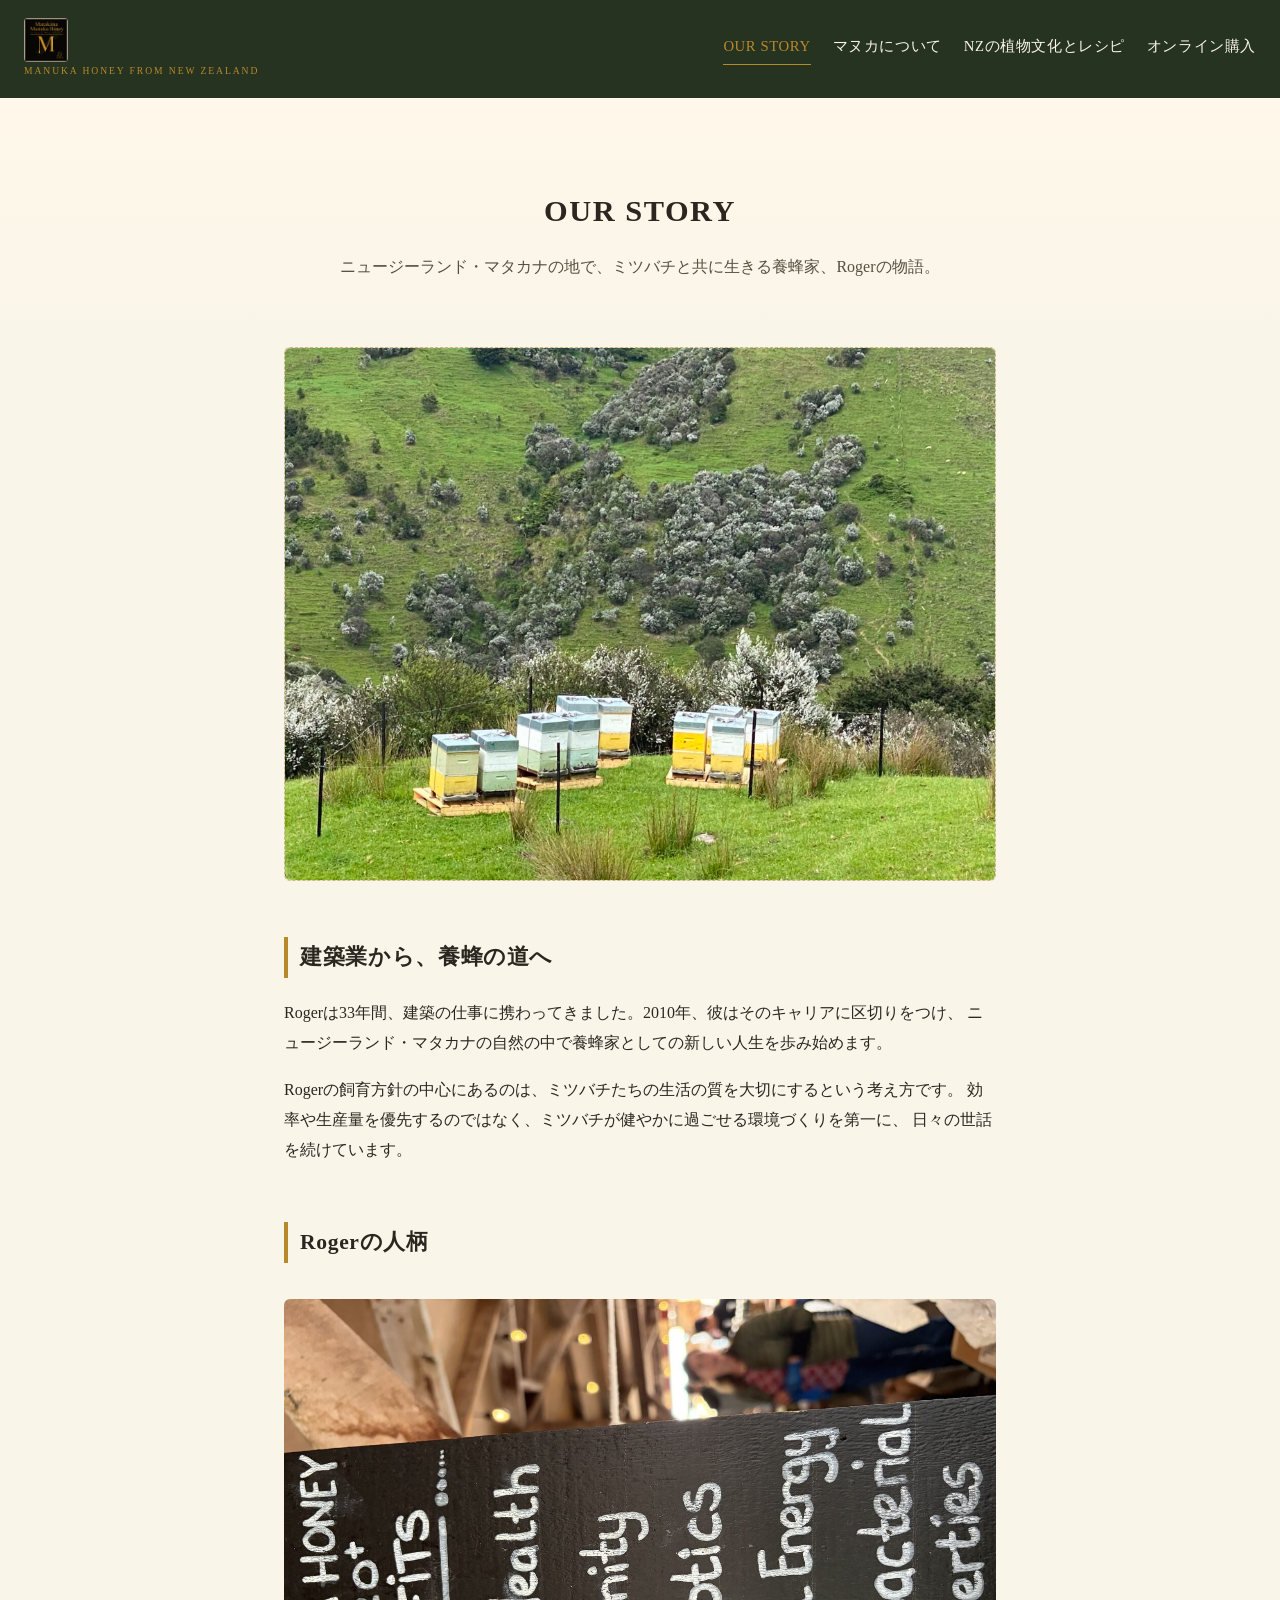
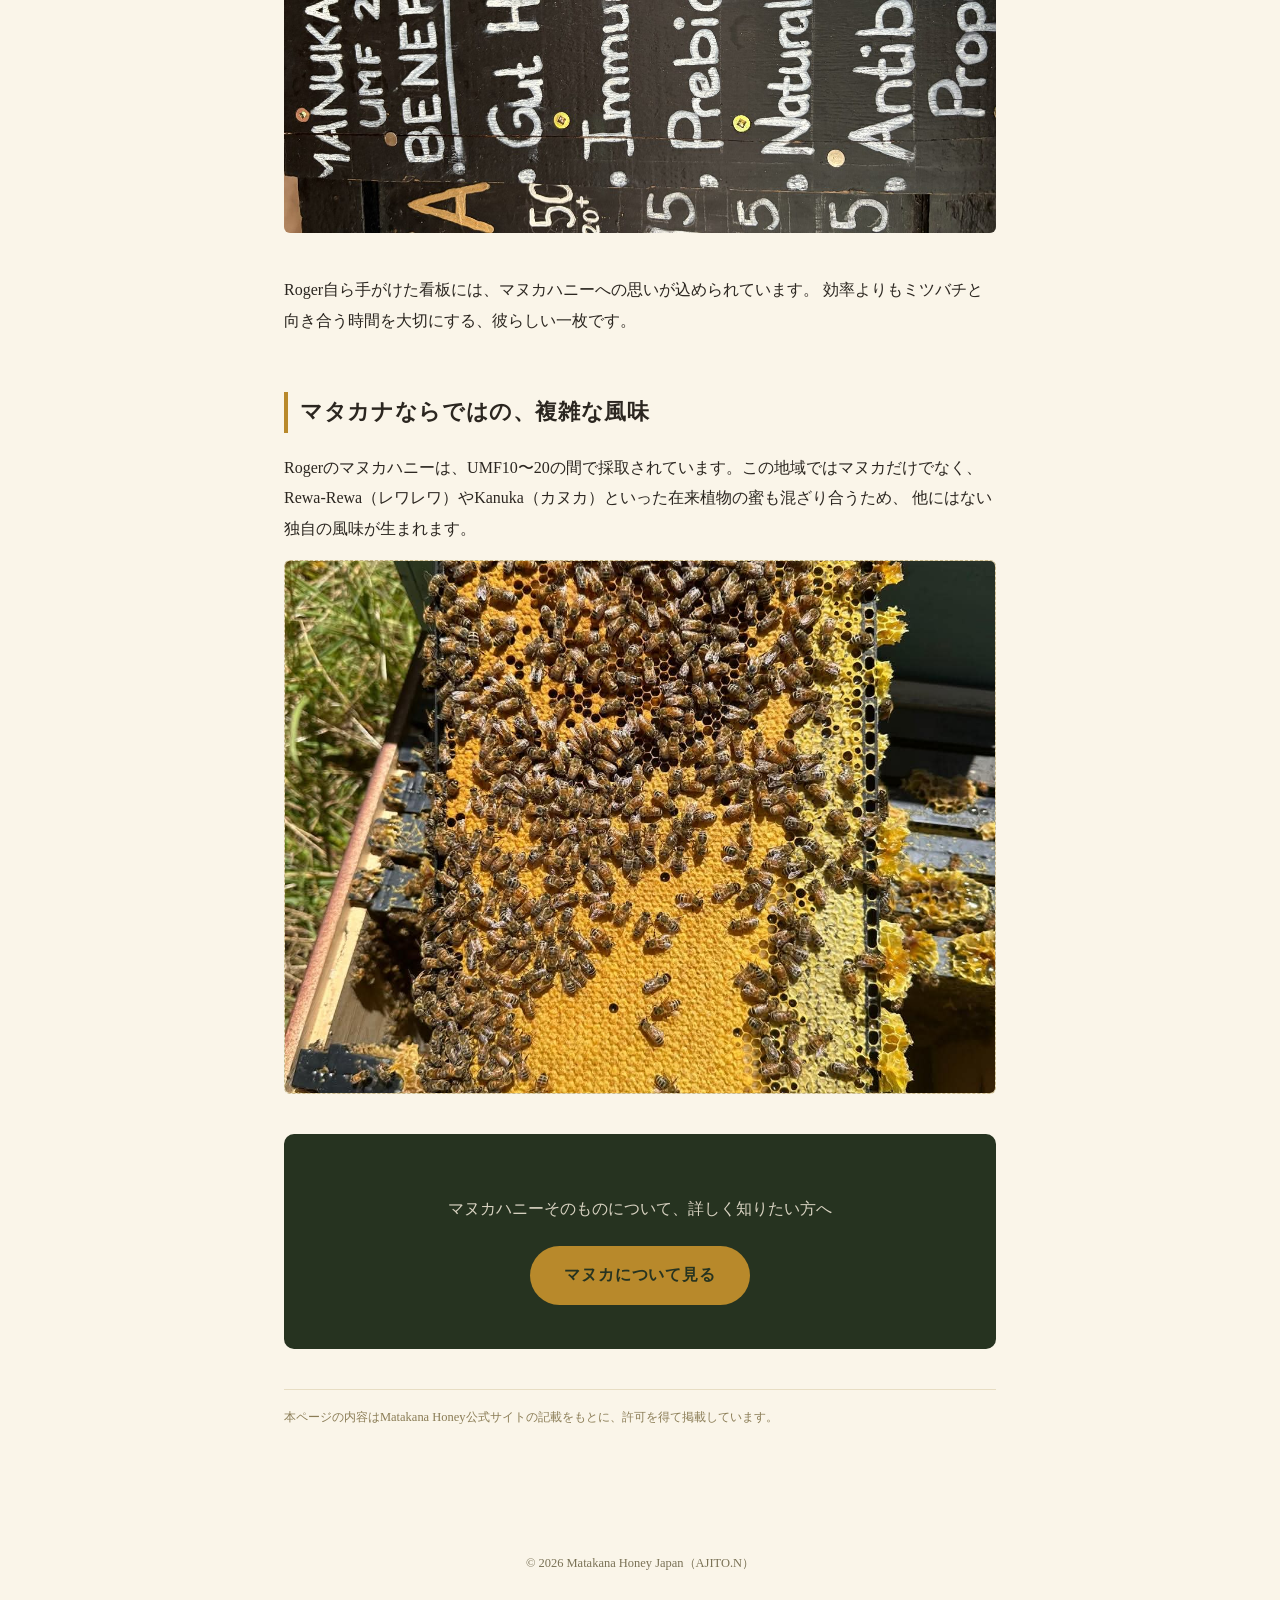
==== index.html @ 85339307 "Add shop-display, roger-sign, mgo-pop photos (resized/optimized) to contact/index/manuka pages" ====
<!DOCTYPE html>
<html lang="ja">
<head>
<meta charset="UTF-8">
<meta name="viewport" content="width=device-width, initial-scale=1.0">
<title>OUR STORY | Matakana Honey</title>
<link rel="stylesheet" href="css/style.css">
</head>
<body>
<header>
  <a class="wordmark" href="index.html"><img src="images/logo-web.png" alt="Matakana Honey" style="height:44px;display:block;border-radius:4px;"><small>MANUKA HONEY FROM NEW ZEALAND</small></a>
  <nav>
    <a class="active" href="index.html">OUR STORY</a>
    <a href="manuka.html">マヌカについて</a>
    <a href="recipes.html">NZの植物文化とレシピ</a>
    <a href="contact.html">オンライン購入</a>
  </nav>
</header>

<div class="hero">
  <h1>OUR STORY</h1>
  <p class="lead">ニュージーランド・マタカナの地で、ミツバチと共に生きる養蜂家、Rogerの物語。</p>
</div>

<main>
  <img class="placeholder-img" src="images/harvest-1.jpg" alt="Roger／養蜂風景" style="width:100%;height:auto;aspect-ratio:4/3;object-fit:cover;border-radius:6px;margin:16px 0;">

  <section>
    <h2>建築業から、養蜂の道へ</h2>
    <p>
      Rogerは33年間、建築の仕事に携わってきました。2010年、彼はそのキャリアに区切りをつけ、
      ニュージーランド・マタカナの自然の中で養蜂家としての新しい人生を歩み始めます。
    </p>
    <p>
      Rogerの飼育方針の中心にあるのは、ミツバチたちの生活の質を大切にするという考え方です。
      効率や生産量を優先するのではなく、ミツバチが健やかに過ごせる環境づくりを第一に、
      日々の世話を続けています。
    </p>
  </section>

  <section>
    <h2>Rogerの人柄</h2>
    <img src="images/roger-sign.jpg" alt="Rogerが作成したベネフィット看板" style="width:100%;height:auto;aspect-ratio:4/3;object-fit:cover;border-radius:6px;margin:16px 0;">
    <p>
      Roger自ら手がけた看板には、マヌカハニーへの思いが込められています。
      効率よりもミツバチと向き合う時間を大切にする、彼らしい一枚です。
    </p>
  </section>

  <section>
    <h2>マタカナならではの、複雑な風味</h2>
    <p>
      Rogerのマヌカハニーは、UMF10〜20の間で採取されています。この地域ではマヌカだけでなく、
      Rewa-Rewa（レワレワ）やKanuka（カヌカ）といった在来植物の蜜も混ざり合うため、
      他にはない独自の風味が生まれます。
    </p>
    <img class="placeholder-img" src="images/harvest-2.jpg" alt="採取・充填のようす" style="width:100%;height:auto;aspect-ratio:4/3;object-fit:cover;border-radius:6px;margin:16px 0;">
  </section>

  <div class="cta-block">
    <p>マヌカハニーそのものについて、詳しく知りたい方へ</p>
    <a class="btn" href="manuka.html">マヌカについて見る</a>
  </div>

  <p class="disclaimer">
    本ページの内容はMatakana Honey公式サイトの記載をもとに、許可を得て掲載しています。
  </p>
</main>

<footer>&copy; 2026 Matakana Honey Japan（AJITO.N）</footer>
</body>
</html>
---- css/style.css ----
:root {
  --gold: #b8892b;
  --gold-dark: #8a660f;
  --cream: #faf5e9;
  --green: #3a4d34;
  --green-dark: #263320;
  --text: #2b2620;
}

* { box-sizing: border-box; }

body {
  margin: 0;
  font-family: "Hiragino Mincho ProN", "Yu Mincho", serif;
  background: var(--cream);
  color: var(--text);
  line-height: 1.9;
}

header {
  background: var(--green-dark);
  padding: 18px 24px;
  display: flex;
  flex-wrap: wrap;
  align-items: center;
  justify-content: space-between;
}

.wordmark {
  color: var(--cream);
  font-size: 1.5rem;
  letter-spacing: 0.08em;
  text-decoration: none;
  font-weight: bold;
}

.wordmark small {
  display: block;
  font-size: 0.6rem;
  letter-spacing: 0.2em;
  color: var(--gold);
  font-weight: normal;
}

nav { display: flex; gap: 22px; flex-wrap: wrap; }

nav a {
  color: var(--cream);
  text-decoration: none;
  font-size: 0.92rem;
  letter-spacing: 0.04em;
  border-bottom: 1px solid transparent;
  padding-bottom: 3px;
}

nav a:hover, nav a.active {
  border-bottom: 1px solid var(--gold);
  color: var(--gold);
}

.hero {
  padding: 64px 24px 48px;
  text-align: center;
  background: linear-gradient(180deg, #fff8ea 0%, var(--cream) 100%);
}

.hero h1 { font-size: 1.9rem; margin-bottom: 12px; letter-spacing: 0.05em; }
.hero p.lead { max-width: 640px; margin: 0 auto; color: #55503f; }

main { max-width: 760px; margin: 0 auto; padding: 0 24px 80px; }

section { margin-top: 56px; }
section h2 {
  font-size: 1.35rem;
  border-left: 4px solid var(--gold);
  padding-left: 12px;
  margin-bottom: 20px;
  letter-spacing: 0.03em;
}
section h3 { font-size: 1.05rem; color: var(--gold-dark); margin-top: 30px; }

.placeholder-img {
  width: 100%;
  aspect-ratio: 4 / 3;
  border: 1px dashed #c9b98a;
  background: repeating-linear-gradient(45deg, #f3ead2, #f3ead2 10px, #ece0c2 10px, #ece0c2 20px);
  display: flex;
  align-items: center;
  justify-content: center;
  color: #8a7c55;
  font-size: 0.85rem;
  letter-spacing: 0.05em;
  border-radius: 6px;
  margin: 16px 0;
}

.note {
  background: #fff3d6;
  border: 1px solid #e6cf95;
  padding: 14px 16px;
  font-size: 0.85rem;
  border-radius: 6px;
  color: #6b5b25;
  margin: 20px 0;
}

.research-item { border-top: 1px solid #e7ddc3; padding: 16px 0; }
.research-item .source { font-size: 0.78rem; color: #8a7c55; }

.recipe-card {
  border: 1px solid #e7ddc3;
  border-radius: 8px;
  padding: 20px;
  margin-bottom: 24px;
  background: #fffdf7;
}
.recipe-card h3 { margin-top: 0; }

.tag {
  display: inline-block;
  background: var(--green);
  color: var(--cream);
  font-size: 0.72rem;
  padding: 3px 10px;
  border-radius: 999px;
  letter-spacing: 0.05em;
  margin-bottom: 10px;
}

.cta-block {
  text-align: center;
  background: var(--green-dark);
  color: var(--cream);
  padding: 44px 24px;
  border-radius: 10px;
  margin-top: 40px;
}
.cta-block p { color: #d9d3c2; margin-bottom: 22px; }

.btn {
  display: inline-block;
  background: var(--gold);
  color: var(--green-dark);
  font-weight: bold;
  padding: 14px 34px;
  border-radius: 999px;
  text-decoration: none;
  letter-spacing: 0.05em;
}
.btn:hover { background: #d1a34a; }

.disclaimer {
  font-size: 0.78rem;
  color: #8a7c55;
  border-top: 1px solid #e7ddc3;
  margin-top: 40px;
  padding-top: 16px;
}

footer { text-align: center; padding: 30px 24px; color: #7a7256; font-size: 0.78rem; }
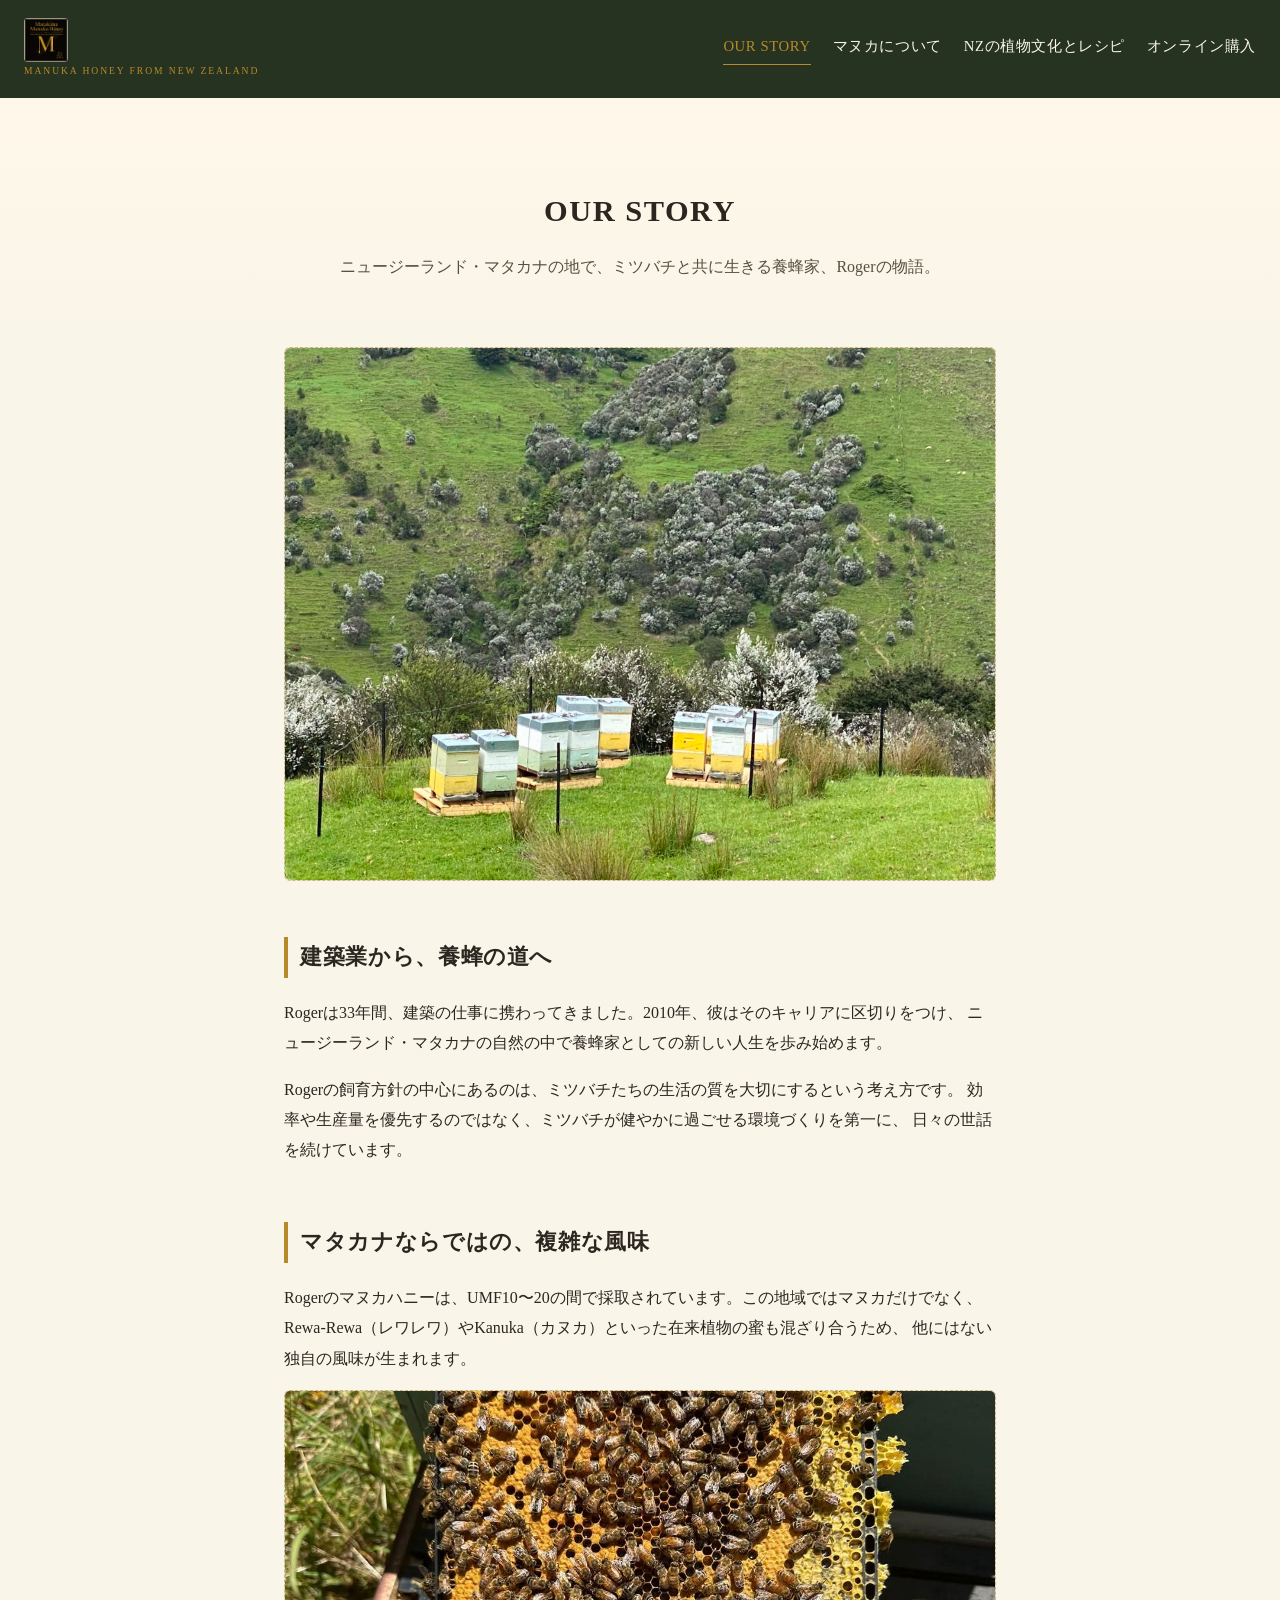
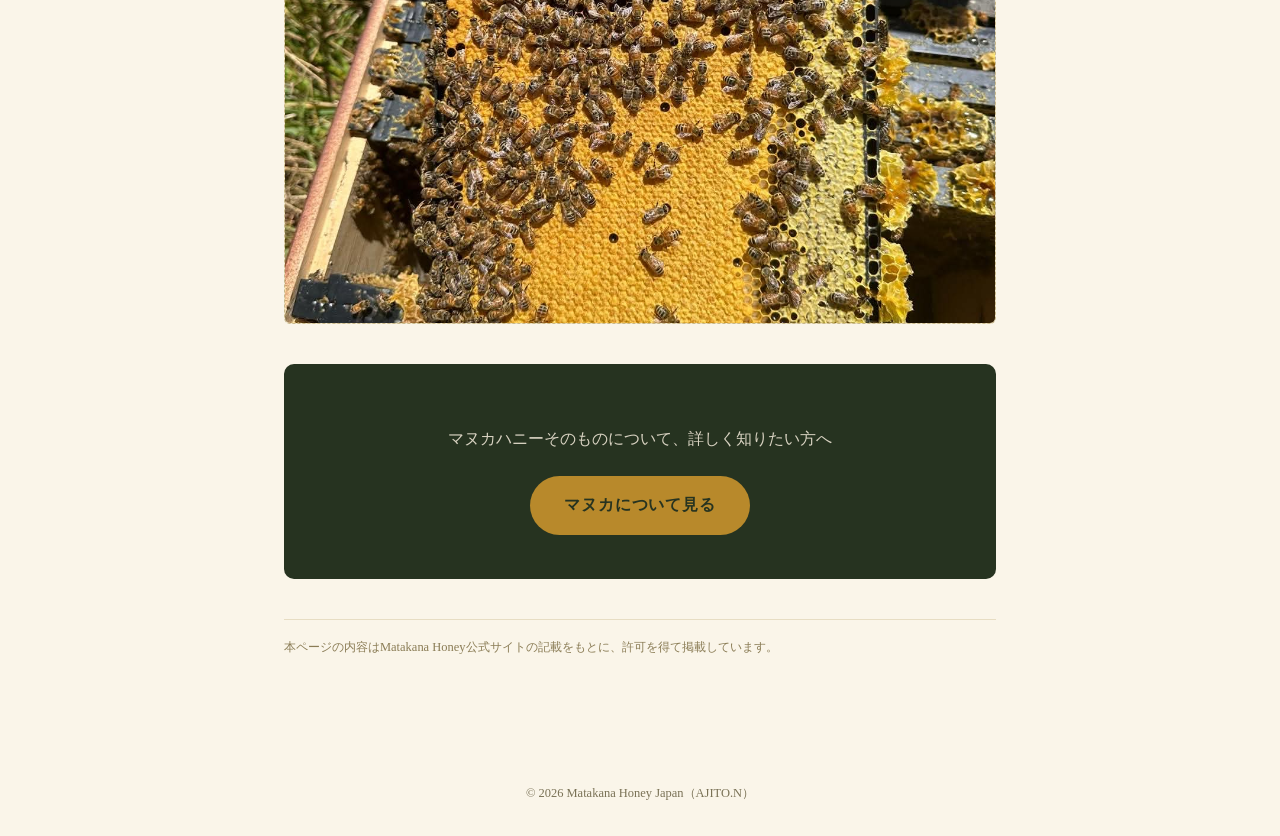
==== commit 46dc4a8f: "Move roger-sign.jpg from index.html to manuka.html MGO section, fix orientation to portrait, remove " ====
--- a/index.html
+++ b/index.html
@@ -39,15 +39,6 @@
   </section>
 
   <section>
-    <h2>Rogerの人柄</h2>
-    <img src="images/roger-sign.jpg" alt="Rogerが作成したベネフィット看板" style="width:100%;height:auto;aspect-ratio:4/3;object-fit:cover;border-radius:6px;margin:16px 0;">
-    <p>
-      Roger自ら手がけた看板には、マヌカハニーへの思いが込められています。
-      効率よりもミツバチと向き合う時間を大切にする、彼らしい一枚です。
-    </p>
-  </section>
-
-  <section>
     <h2>マタカナならではの、複雑な風味</h2>
     <p>
       Rogerのマヌカハニーは、UMF10〜20の間で採取されています。この地域ではマヌカだけでなく、
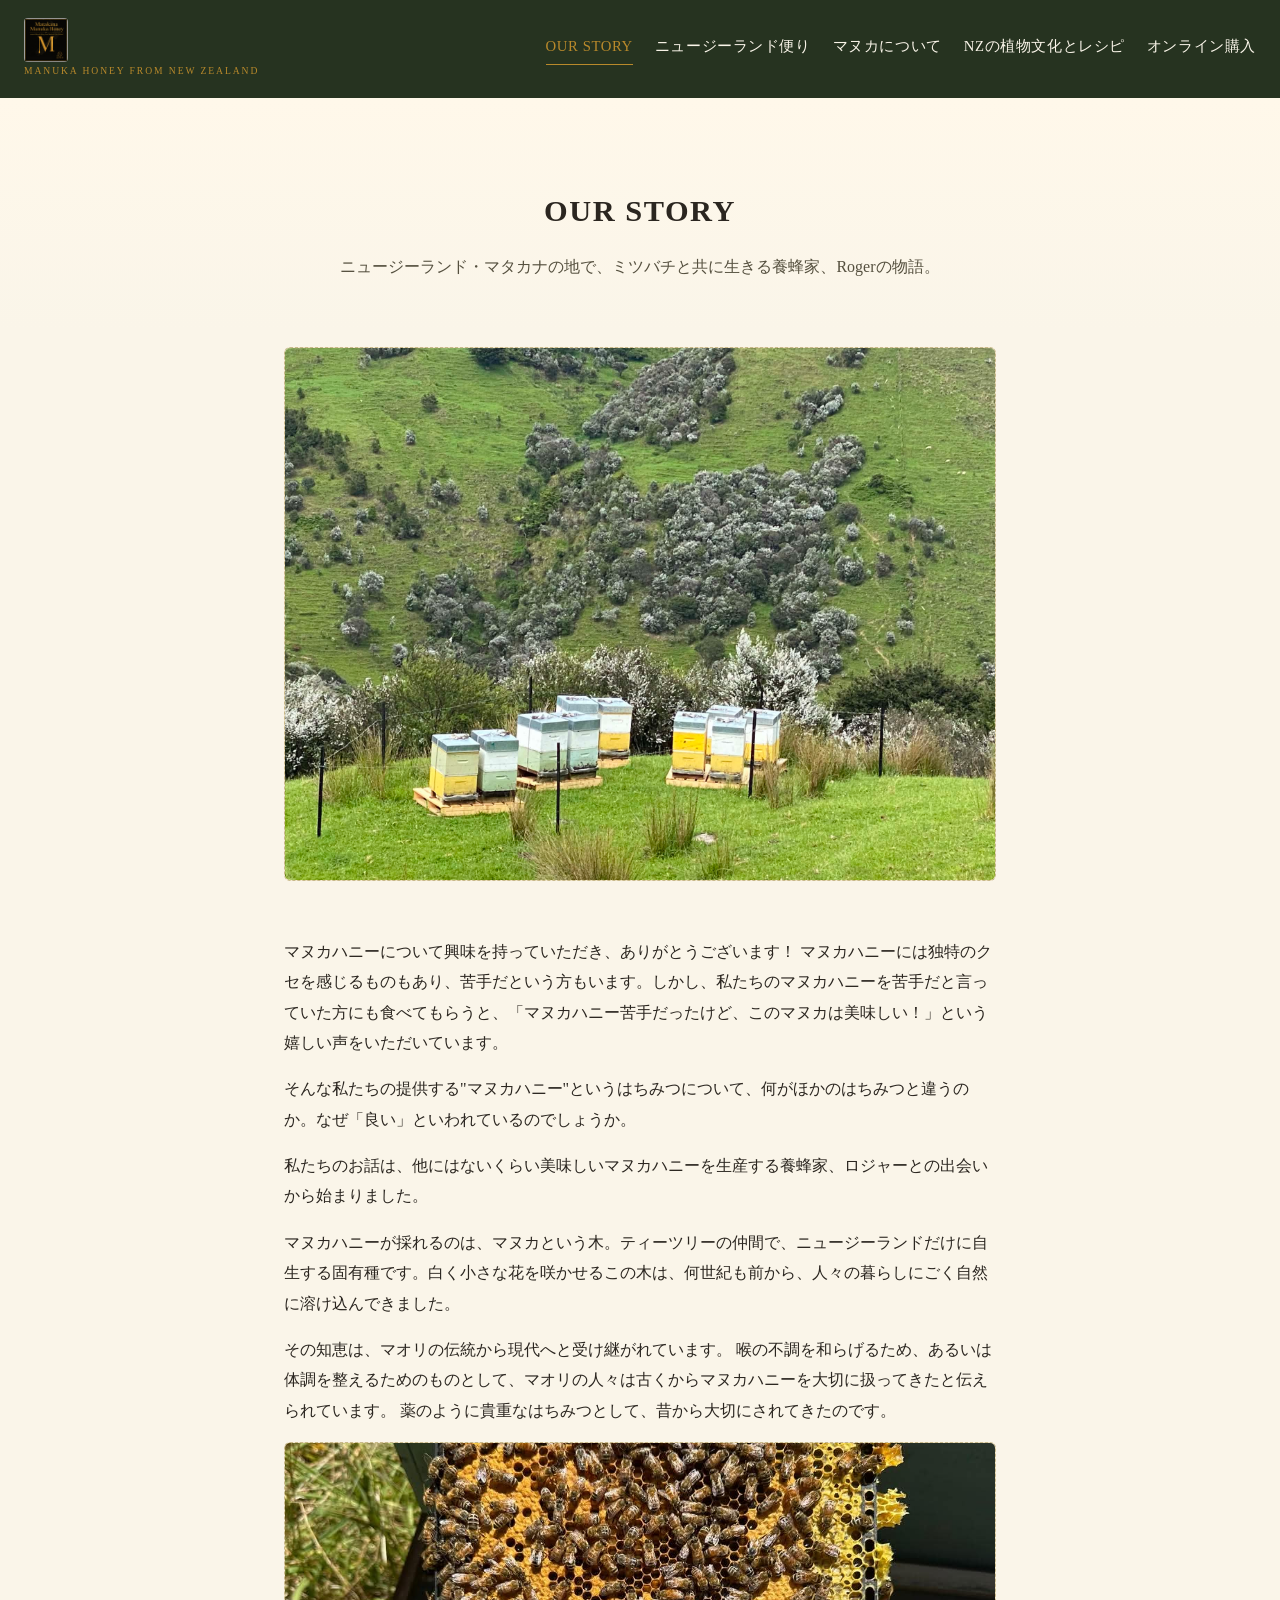
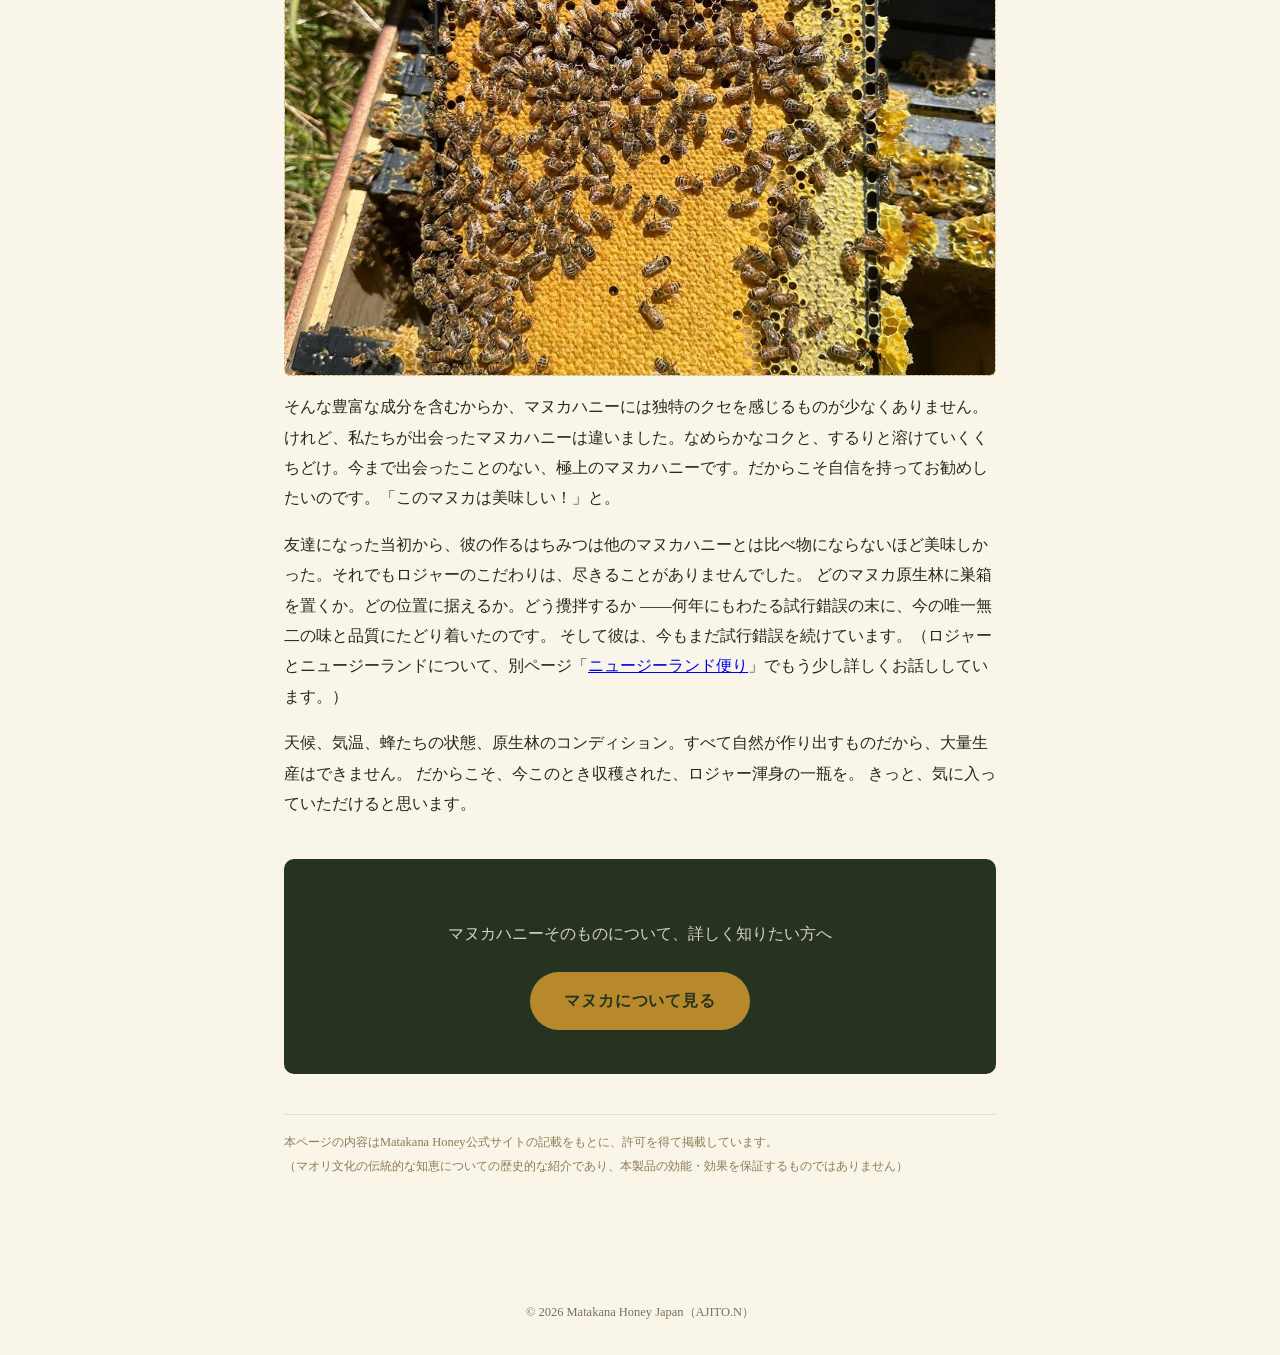
==== commit 0079390e: "Replace index.html body with final OUR STORY copy, move caution note to footer disclaimer; add new n" ====
--- a/index.html
+++ b/index.html
@@ -11,6 +11,7 @@
   <a class="wordmark" href="index.html"><img src="images/logo-web.png" alt="Matakana Honey" style="height:44px;display:block;border-radius:4px;"><small>MANUKA HONEY FROM NEW ZEALAND</small></a>
   <nav>
     <a class="active" href="index.html">OUR STORY</a>
+    <a href="nz-letter.html">ニュージーランド便り</a>
     <a href="manuka.html">マヌカについて</a>
     <a href="recipes.html">NZの植物文化とレシピ</a>
     <a href="contact.html">オンライン購入</a>
@@ -26,26 +27,42 @@
   <img class="placeholder-img" src="images/harvest-1.jpg" alt="Roger／養蜂風景" style="width:100%;height:auto;aspect-ratio:4/3;object-fit:cover;border-radius:6px;margin:16px 0;">
 
   <section>
-    <h2>建築業から、養蜂の道へ</h2>
     <p>
-      Rogerは33年間、建築の仕事に携わってきました。2010年、彼はそのキャリアに区切りをつけ、
-      ニュージーランド・マタカナの自然の中で養蜂家としての新しい人生を歩み始めます。
+      マヌカハニーについて興味を持っていただき、ありがとうございます！
+      マヌカハニーには独特のクセを感じるものもあり、苦手だという方もいます。しかし、私たちのマヌカハニーを苦手だと言っていた方にも食べてもらうと、「マヌカハニー苦手だったけど、このマヌカは美味しい！」という嬉しい声をいただいています。
     </p>
     <p>
-      Rogerの飼育方針の中心にあるのは、ミツバチたちの生活の質を大切にするという考え方です。
-      効率や生産量を優先するのではなく、ミツバチが健やかに過ごせる環境づくりを第一に、
-      日々の世話を続けています。
+      そんな私たちの提供する"マヌカハニー"というはちみつについて、何がほかのはちみつと違うのか。なぜ「良い」といわれているのでしょうか。
     </p>
-  </section>
+    <p>
+      私たちのお話は、他にはないくらい美味しいマヌカハニーを生産する養蜂家、ロジャーとの出会いから始まりました。
+    </p>
+    <p>
+      マヌカハニーが採れるのは、マヌカという木。ティーツリーの仲間で、ニュージーランドだけに自生する固有種です。白く小さな花を咲かせるこの木は、何世紀も前から、人々の暮らしにごく自然に溶け込んできました。
+    </p>
+    <p>
+      その知恵は、マオリの伝統から現代へと受け継がれています。
+      喉の不調を和らげるため、あるいは体調を整えるためのものとして、マオリの人々は古くからマヌカハニーを大切に扱ってきたと伝えられています。
+      薬のように貴重なはちみつとして、昔から大切にされてきたのです。
+    </p>
 
-  <section>
-    <h2>マタカナならではの、複雑な風味</h2>
+    <img class="placeholder-img" src="images/harvest-2.jpg" alt="採取・充填のようす" style="width:100%;height:auto;aspect-ratio:4/3;object-fit:cover;border-radius:6px;margin:16px 0;">
+
     <p>
-      Rogerのマヌカハニーは、UMF10〜20の間で採取されています。この地域ではマヌカだけでなく、
-      Rewa-Rewa（レワレワ）やKanuka（カヌカ）といった在来植物の蜜も混ざり合うため、
-      他にはない独自の風味が生まれます。
+      そんな豊富な成分を含むからか、マヌカハニーには独特のクセを感じるものが少なくありません。
+      けれど、私たちが出会ったマヌカハニーは違いました。なめらかなコクと、するりと溶けていくくちどけ。今まで出会ったことのない、極上のマヌカハニーです。だからこそ自信を持ってお勧めしたいのです。「このマヌカは美味しい！」と。
     </p>
-    <img class="placeholder-img" src="images/harvest-2.jpg" alt="採取・充填のようす" style="width:100%;height:auto;aspect-ratio:4/3;object-fit:cover;border-radius:6px;margin:16px 0;">
+    <p>
+      友達になった当初から、彼の作るはちみつは他のマヌカハニーとは比べ物にならないほど美味しかった。それでもロジャーのこだわりは、尽きることがありませんでした。
+      どのマヌカ原生林に巣箱を置くか。どの位置に据えるか。どう攪拌するか
+      ——何年にもわたる試行錯誤の末に、今の唯一無二の味と品質にたどり着いたのです。
+      そして彼は、今もまだ試行錯誤を続けています。（ロジャーとニュージーランドについて、別ページ「<a href="nz-letter.html">ニュージーランド便り</a>」でもう少し詳しくお話ししています。）
+    </p>
+    <p>
+      天候、気温、蜂たちの状態、原生林のコンディション。すべて自然が作り出すものだから、大量生産はできません。
+      だからこそ、今このとき収穫された、ロジャー渾身の一瓶を。
+      きっと、気に入っていただけると思います。
+    </p>
   </section>
 
   <div class="cta-block">
@@ -54,7 +71,8 @@
   </div>
 
   <p class="disclaimer">
-    本ページの内容はMatakana Honey公式サイトの記載をもとに、許可を得て掲載しています。
+    本ページの内容はMatakana Honey公式サイトの記載をもとに、許可を得て掲載しています。<br>
+    （マオリ文化の伝統的な知恵についての歴史的な紹介であり、本製品の効能・効果を保証するものではありません）
   </p>
 </main>
 
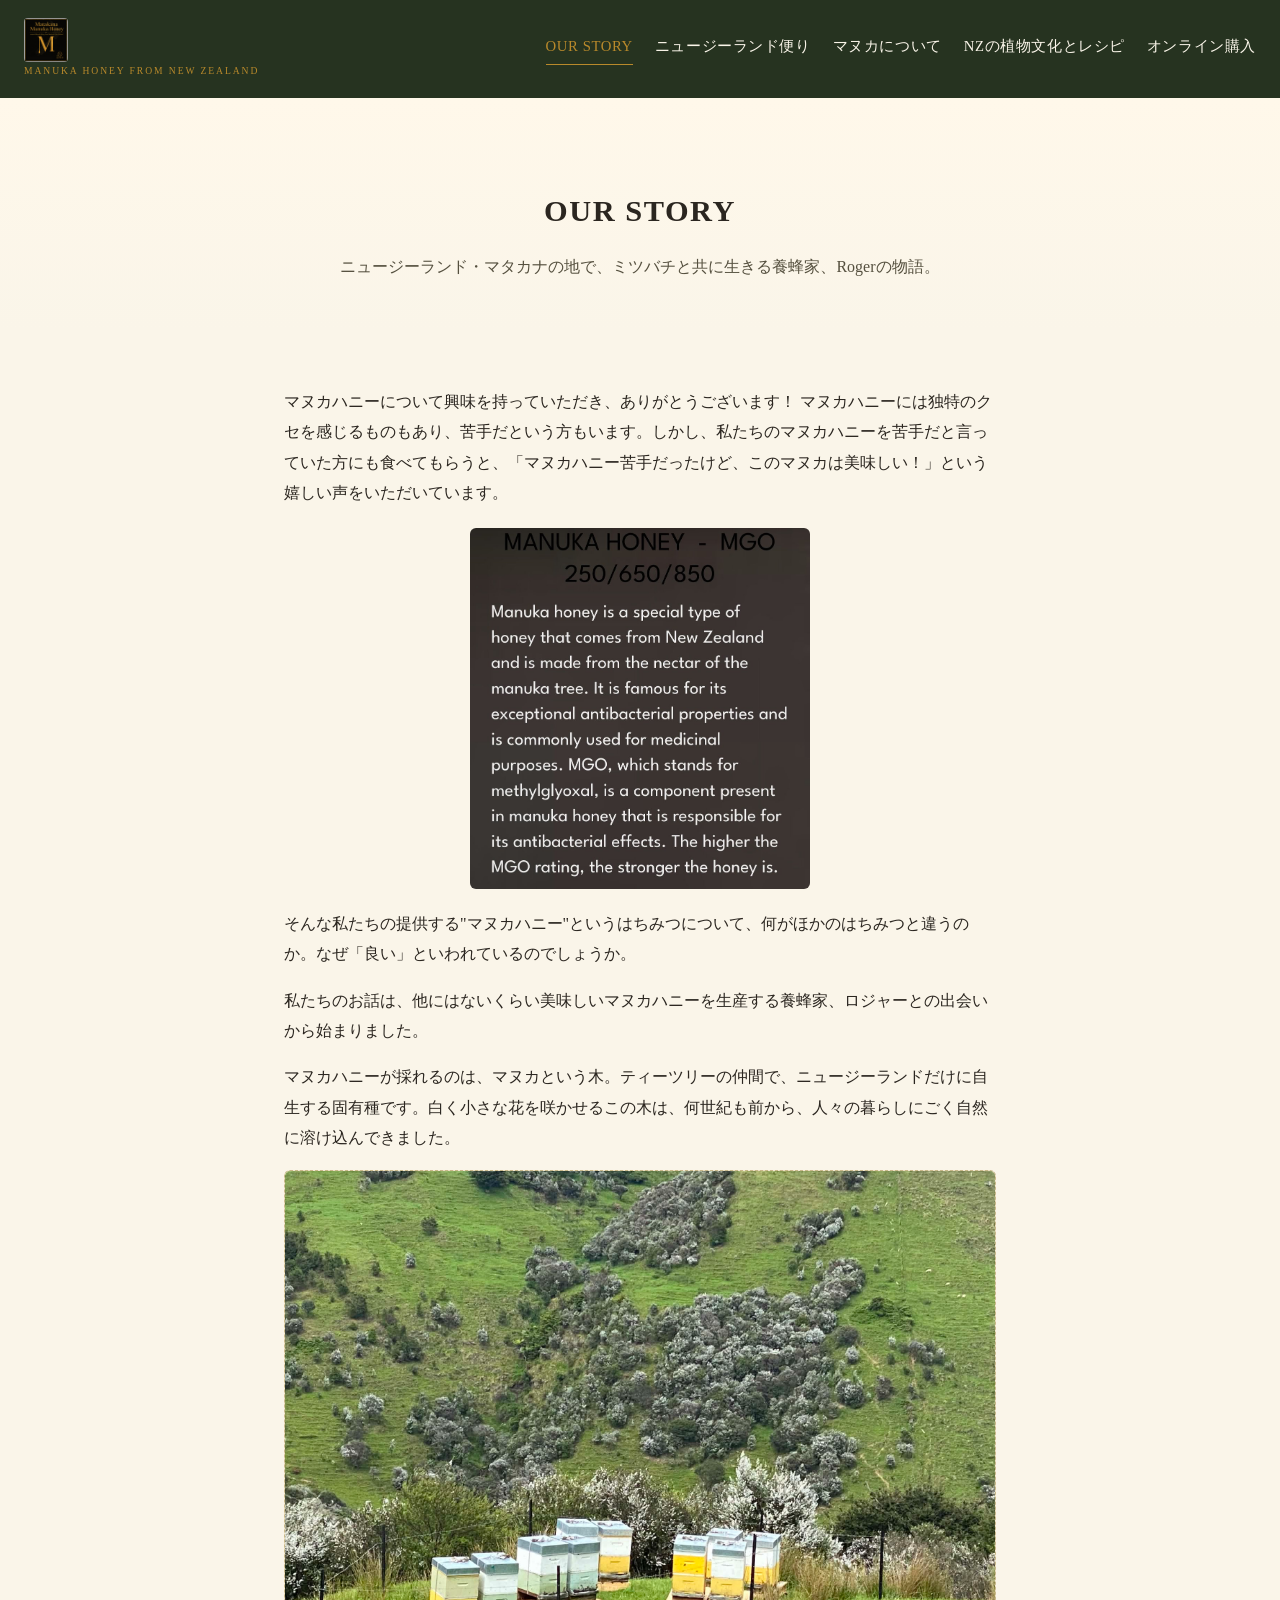
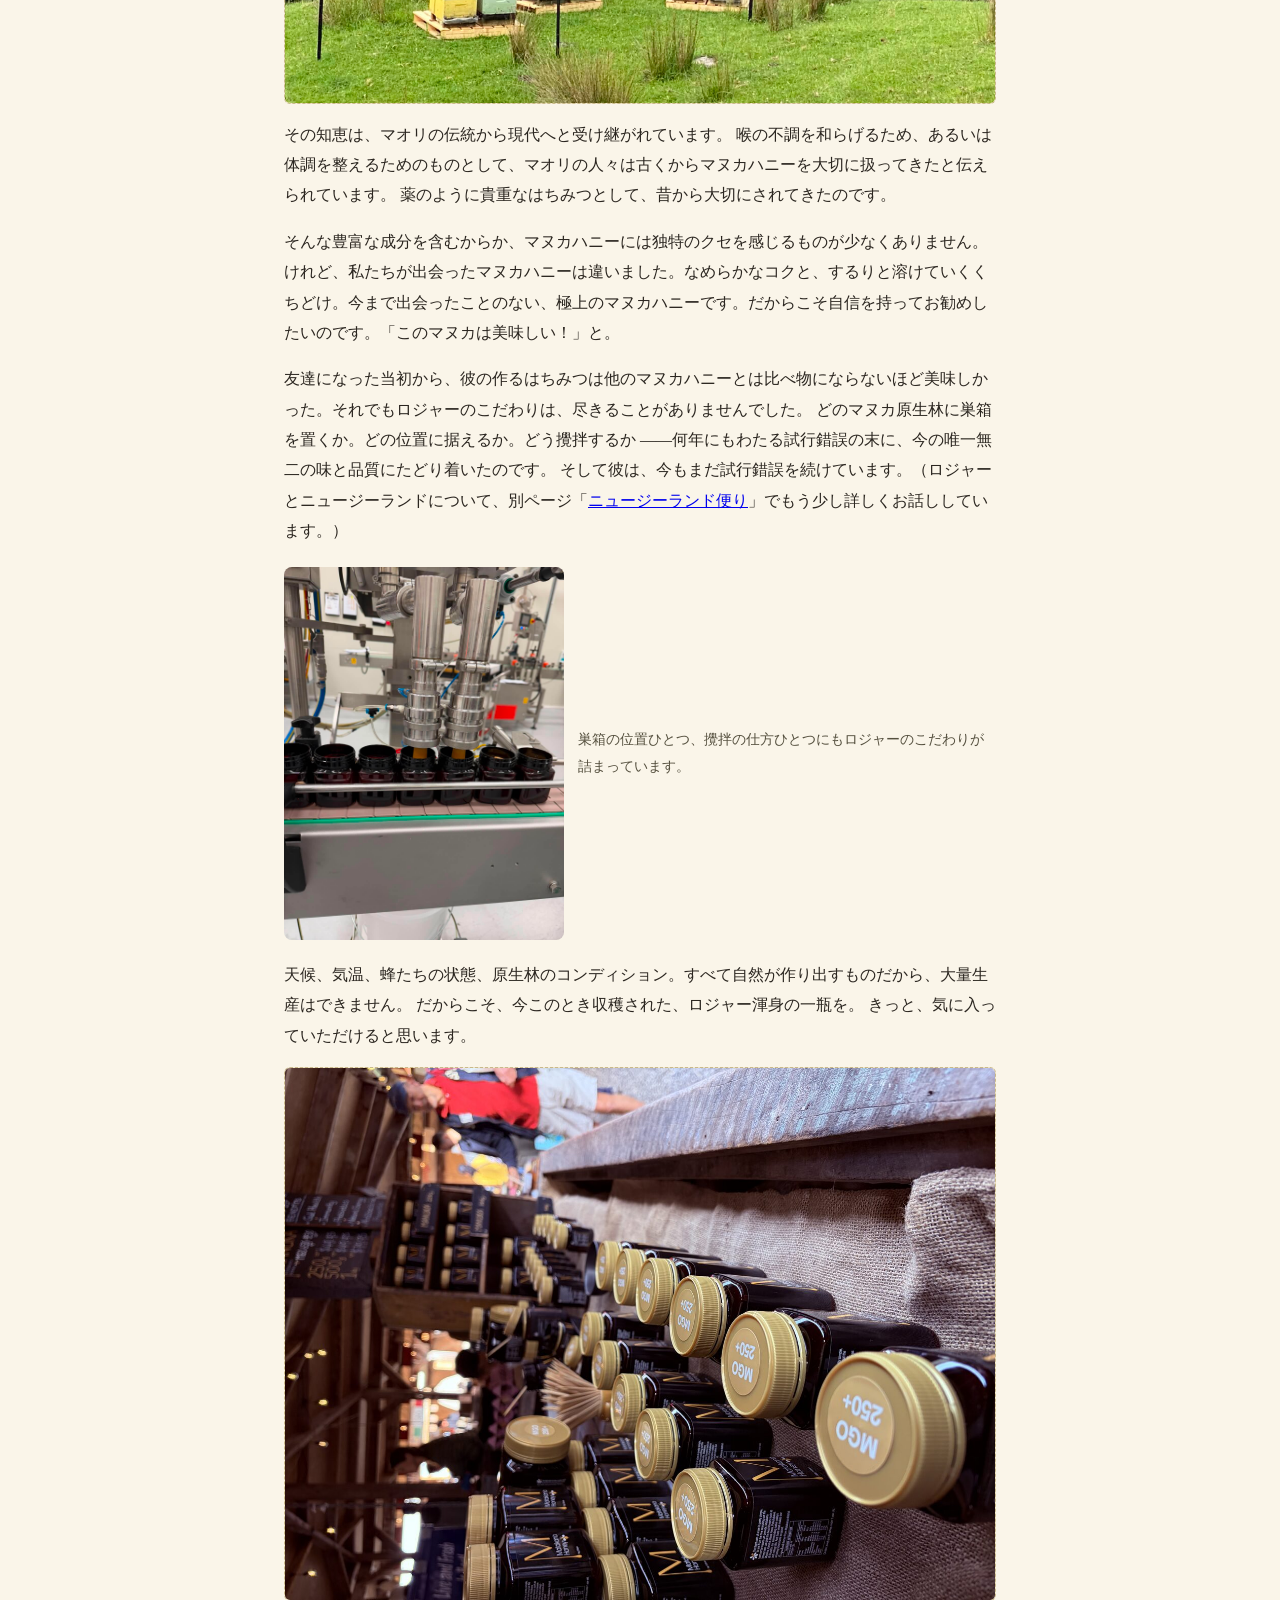
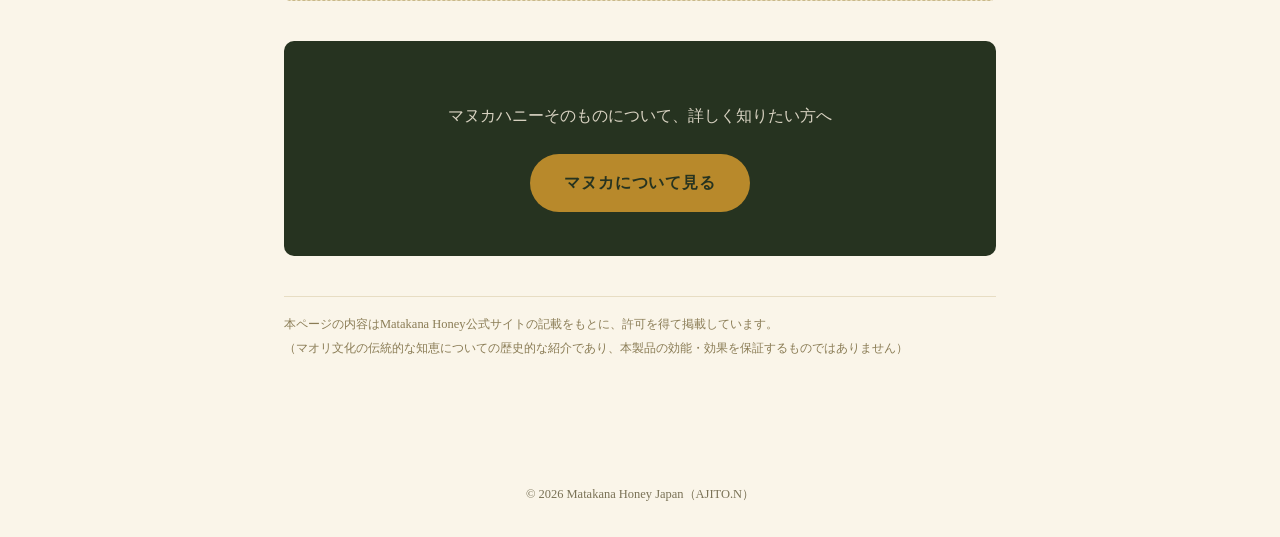
==== commit 2239b878: "Add varied photo placement to index.html (mgo-pop/harvest-1/harvest-3/shop-display) and nz-letter.ht" ====
--- a/index.html
+++ b/index.html
@@ -24,13 +24,14 @@
 </div>
 
 <main>
-  <img class="placeholder-img" src="images/harvest-1.jpg" alt="Roger／養蜂風景" style="width:100%;height:auto;aspect-ratio:4/3;object-fit:cover;border-radius:6px;margin:16px 0;">
-
   <section>
     <p>
       マヌカハニーについて興味を持っていただき、ありがとうございます！
       マヌカハニーには独特のクセを感じるものもあり、苦手だという方もいます。しかし、私たちのマヌカハニーを苦手だと言っていた方にも食べてもらうと、「マヌカハニー苦手だったけど、このマヌカは美味しい！」という嬉しい声をいただいています。
     </p>
+
+    <img src="images/mgo-pop.jpg" alt="MGO説明POP" style="display:block;width:100%;max-width:340px;height:auto;border-radius:6px;margin:20px auto;">
+
     <p>
       そんな私たちの提供する"マヌカハニー"というはちみつについて、何がほかのはちみつと違うのか。なぜ「良い」といわれているのでしょうか。
     </p>
@@ -40,14 +41,14 @@
     <p>
       マヌカハニーが採れるのは、マヌカという木。ティーツリーの仲間で、ニュージーランドだけに自生する固有種です。白く小さな花を咲かせるこの木は、何世紀も前から、人々の暮らしにごく自然に溶け込んできました。
     </p>
+
+    <img class="placeholder-img" src="images/harvest-1.jpg" alt="マヌカの木・養蜂風景" style="width:100%;height:auto;aspect-ratio:4/3;object-fit:cover;border-radius:6px;margin:16px 0;">
+
     <p>
       その知恵は、マオリの伝統から現代へと受け継がれています。
       喉の不調を和らげるため、あるいは体調を整えるためのものとして、マオリの人々は古くからマヌカハニーを大切に扱ってきたと伝えられています。
       薬のように貴重なはちみつとして、昔から大切にされてきたのです。
     </p>
-
-    <img class="placeholder-img" src="images/harvest-2.jpg" alt="採取・充填のようす" style="width:100%;height:auto;aspect-ratio:4/3;object-fit:cover;border-radius:6px;margin:16px 0;">
-
     <p>
       そんな豊富な成分を含むからか、マヌカハニーには独特のクセを感じるものが少なくありません。
       けれど、私たちが出会ったマヌカハニーは違いました。なめらかなコクと、するりと溶けていくくちどけ。今まで出会ったことのない、極上のマヌカハニーです。だからこそ自信を持ってお勧めしたいのです。「このマヌカは美味しい！」と。
@@ -58,11 +59,21 @@
       ——何年にもわたる試行錯誤の末に、今の唯一無二の味と品質にたどり着いたのです。
       そして彼は、今もまだ試行錯誤を続けています。（ロジャーとニュージーランドについて、別ページ「<a href="nz-letter.html">ニュージーランド便り</a>」でもう少し詳しくお話ししています。）
     </p>
+
+    <div style="display:flex;gap:14px;align-items:center;margin:20px 0;flex-wrap:wrap;">
+      <img src="images/harvest-3.jpg" alt="採取のようす" style="flex:1 1 240px;max-width:280px;height:auto;border-radius:8px;">
+      <p style="flex:2 1 260px;margin:0;font-size:0.9rem;color:#55503f;">
+        巣箱の位置ひとつ、攪拌の仕方ひとつにもロジャーのこだわりが詰まっています。
+      </p>
+    </div>
+
     <p>
       天候、気温、蜂たちの状態、原生林のコンディション。すべて自然が作り出すものだから、大量生産はできません。
       だからこそ、今このとき収穫された、ロジャー渾身の一瓶を。
       きっと、気に入っていただけると思います。
     </p>
+
+    <img class="placeholder-img" src="images/shop-display.jpg" alt="お届けする一瓶" style="width:100%;height:auto;aspect-ratio:4/3;object-fit:cover;border-radius:6px;margin:16px 0;">
   </section>
 
   <div class="cta-block">
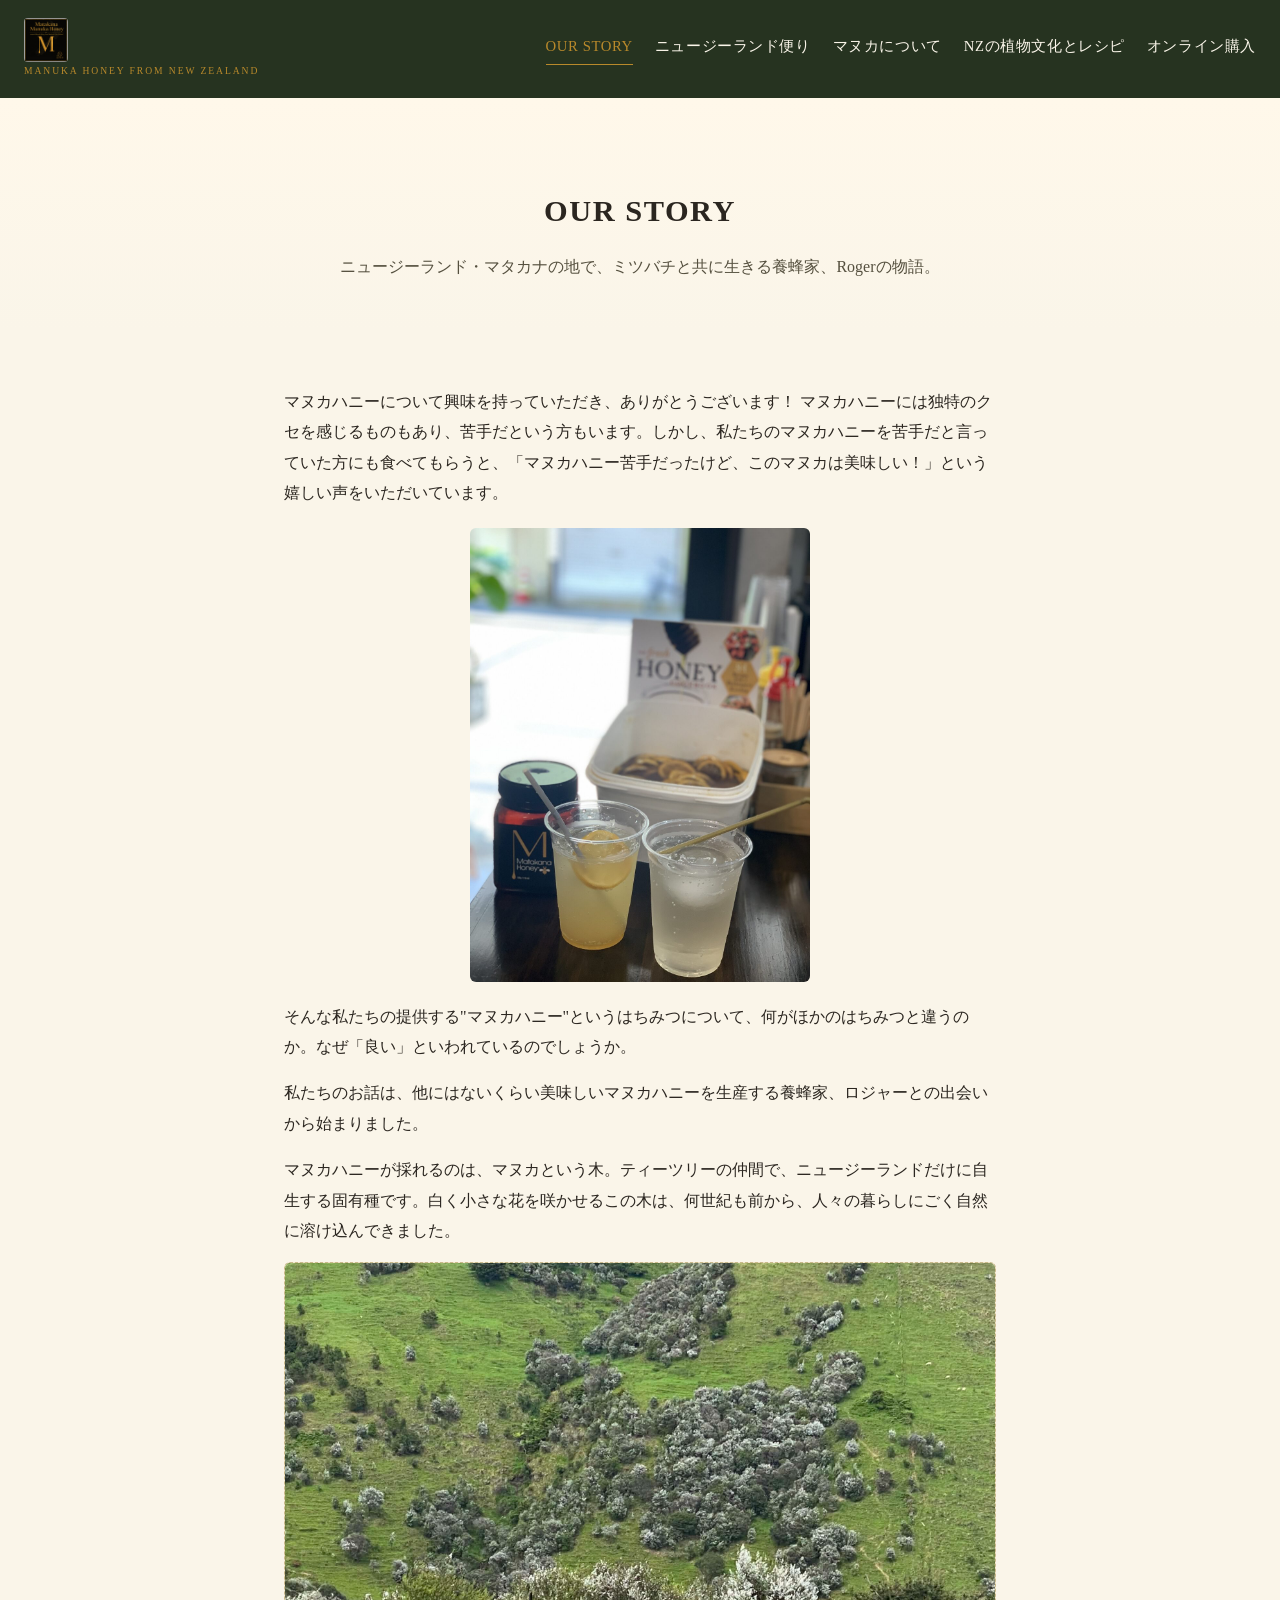
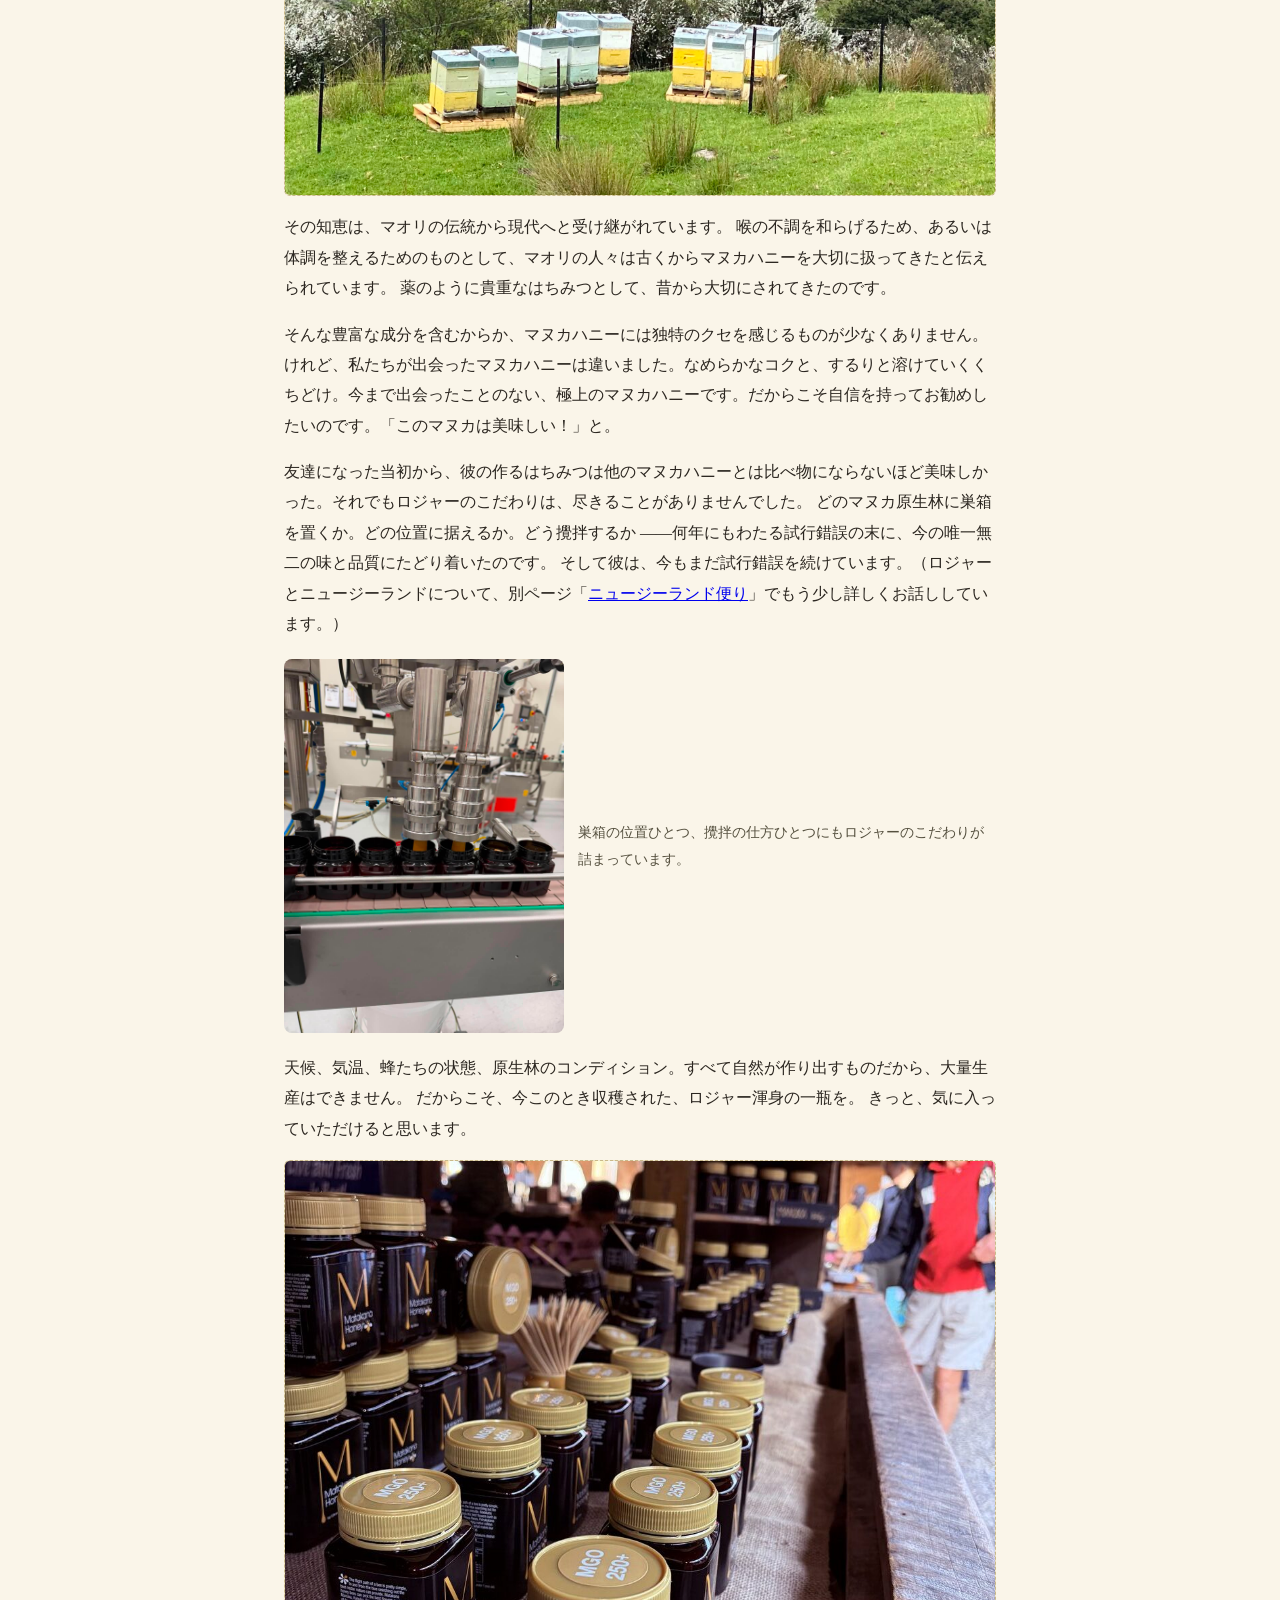
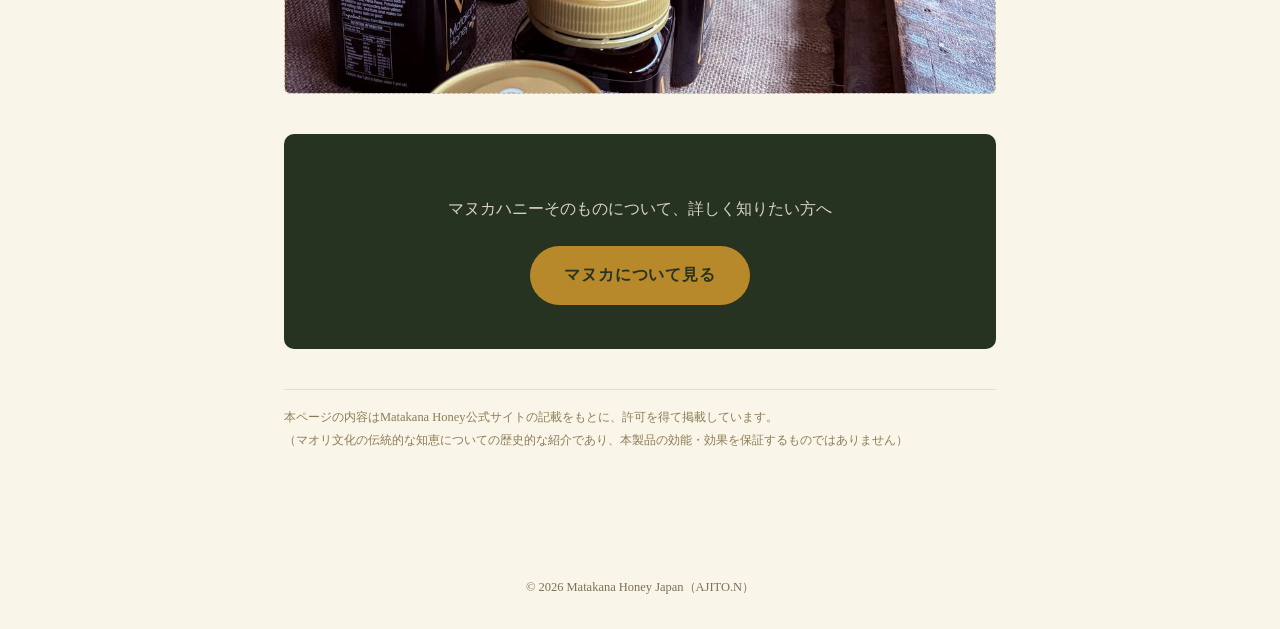
==== commit eb5ad285: "Fixes: wire real bee-frame/roger-portrait photos into nz-letter.html, swap OUR STORY photo1 to story" ====
--- a/index.html
+++ b/index.html
@@ -30,7 +30,7 @@
       マヌカハニーには独特のクセを感じるものもあり、苦手だという方もいます。しかし、私たちのマヌカハニーを苦手だと言っていた方にも食べてもらうと、「マヌカハニー苦手だったけど、このマヌカは美味しい！」という嬉しい声をいただいています。
     </p>
 
-    <img src="images/mgo-pop.jpg" alt="MGO説明POP" style="display:block;width:100%;max-width:340px;height:auto;border-radius:6px;margin:20px auto;">
+    <img src="images/story-opening.jpg" alt="マヌカハニーとの出会い" style="display:block;width:100%;max-width:340px;height:auto;border-radius:6px;margin:20px auto;">
 
     <p>
       そんな私たちの提供する"マヌカハニー"というはちみつについて、何がほかのはちみつと違うのか。なぜ「良い」といわれているのでしょうか。
--- a/css/style.css
+++ b/css/style.css
@@ -104,6 +104,16 @@
   margin: 20px 0;
 }
 
+.note-faint {
+  background: var(--cream);
+  border: 1px solid var(--cream);
+  padding: 14px 16px;
+  font-size: 0.55rem;
+  border-radius: 6px;
+  color: #a89d7d;
+  margin: 20px 0;
+}
+
 .research-item { border-top: 1px solid #e7ddc3; padding: 16px 0; }
 .research-item .source { font-size: 0.78rem; color: #8a7c55; }
 
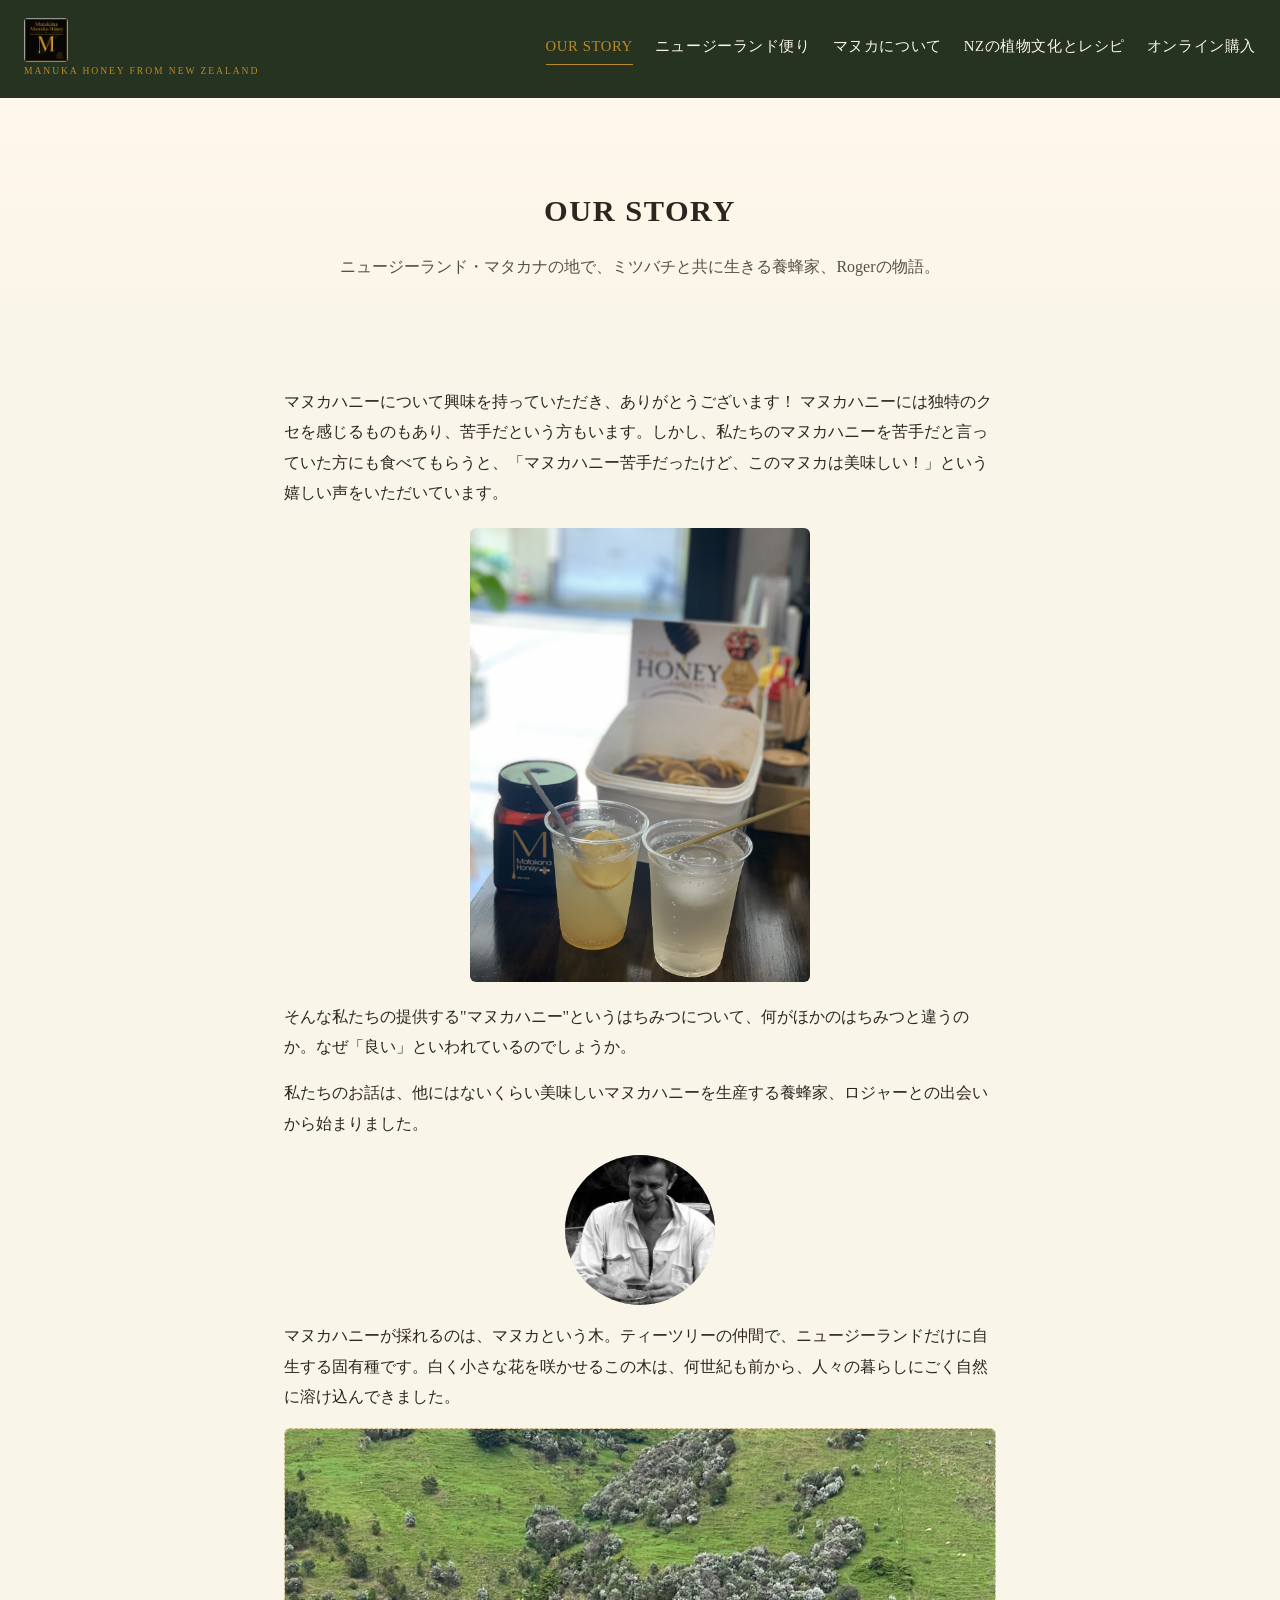
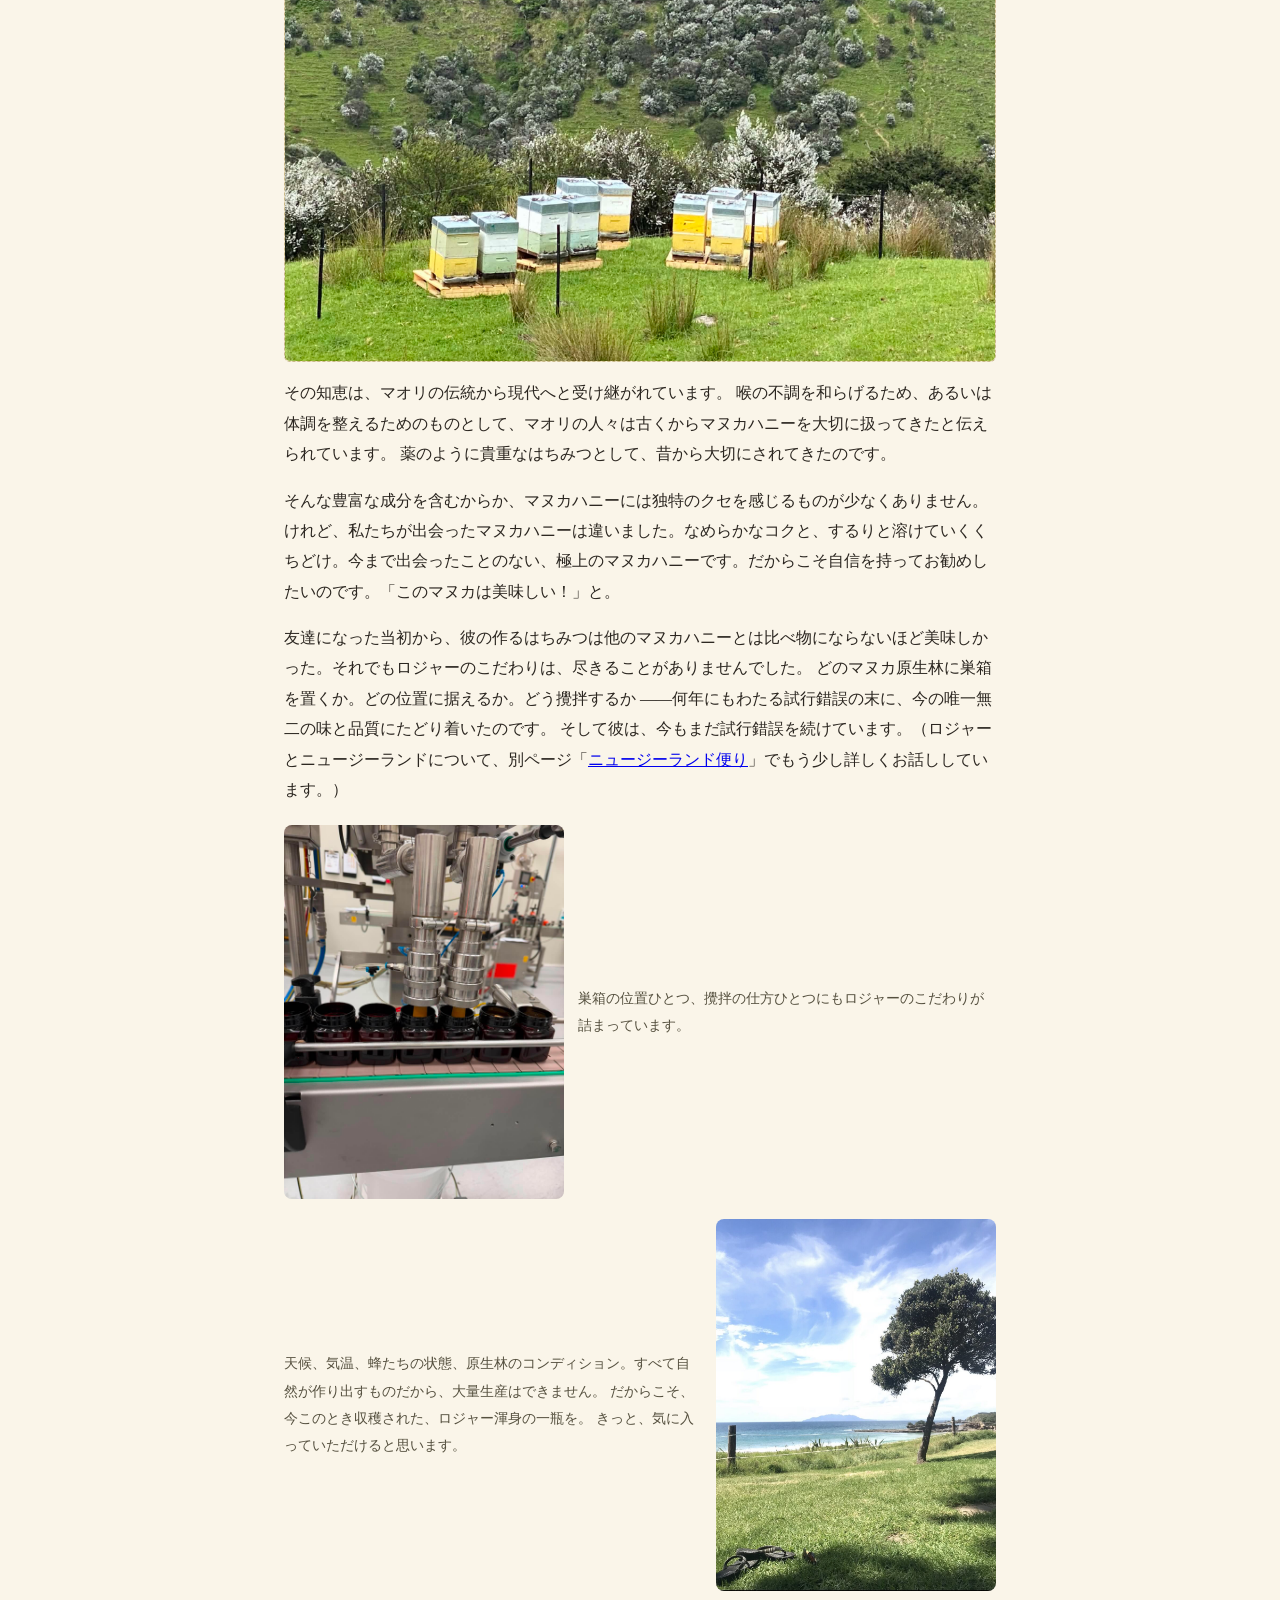
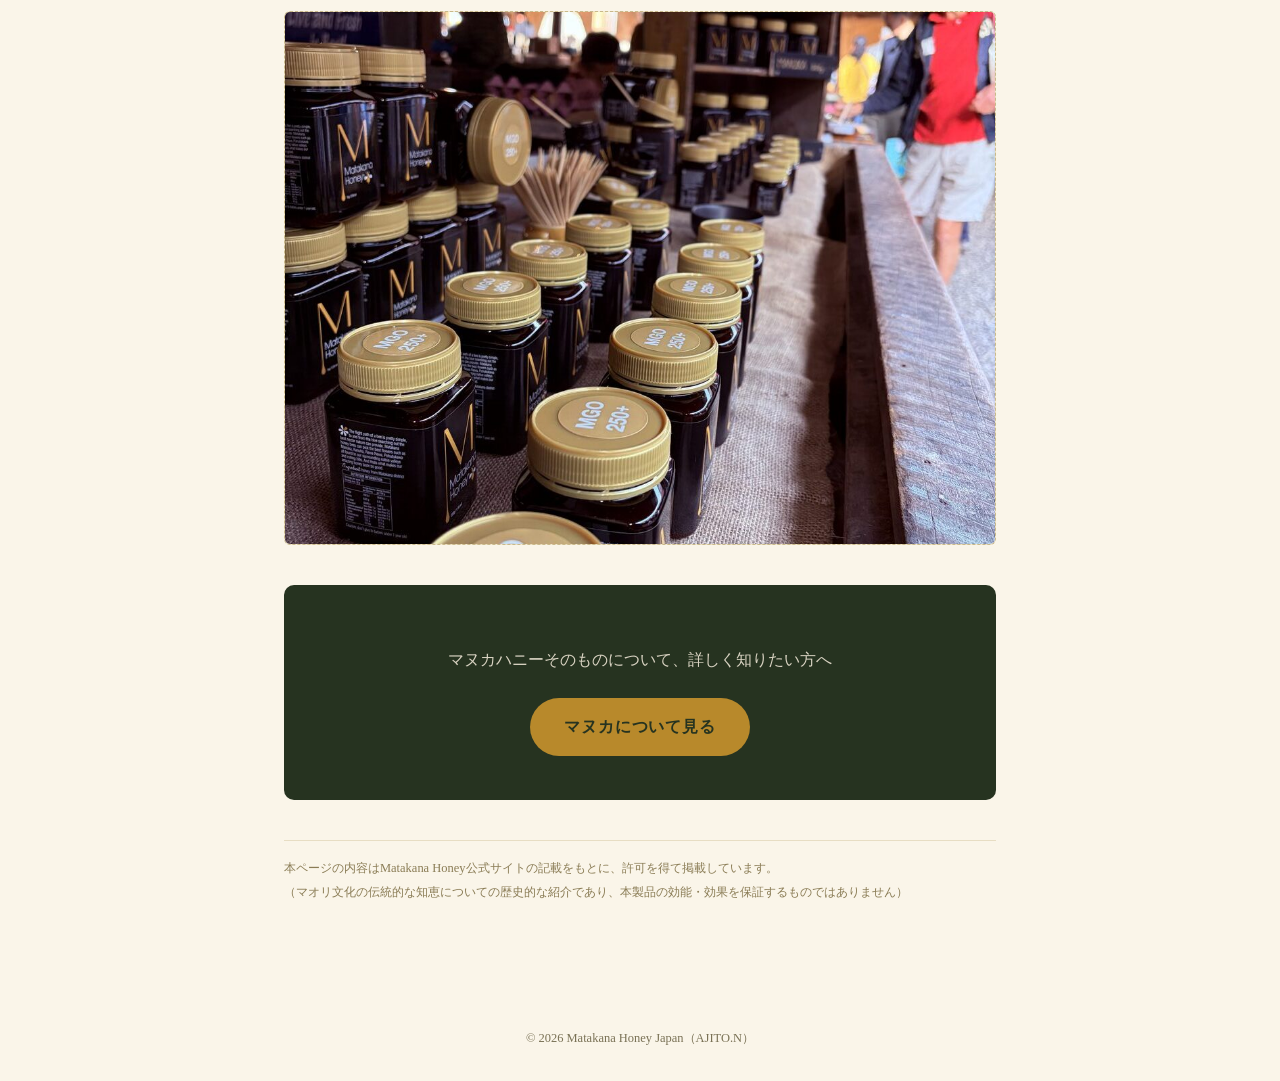
==== commit 4ede9d73: "Place new NZ scenery photos across nz-letter/index, add Roger portrait to OUR STORY, replace subscri" ====
--- a/index.html
+++ b/index.html
@@ -38,6 +38,9 @@
     <p>
       私たちのお話は、他にはないくらい美味しいマヌカハニーを生産する養蜂家、ロジャーとの出会いから始まりました。
     </p>
+
+    <img src="images/roger-portrait.jpg" alt="Roger" style="display:block;width:150px;height:150px;object-fit:cover;border-radius:50%;margin:16px auto;">
+
     <p>
       マヌカハニーが採れるのは、マヌカという木。ティーツリーの仲間で、ニュージーランドだけに自生する固有種です。白く小さな花を咲かせるこの木は、何世紀も前から、人々の暮らしにごく自然に溶け込んできました。
     </p>
@@ -67,11 +70,14 @@
       </p>
     </div>
 
-    <p>
-      天候、気温、蜂たちの状態、原生林のコンディション。すべて自然が作り出すものだから、大量生産はできません。
-      だからこそ、今このとき収穫された、ロジャー渾身の一瓶を。
-      きっと、気に入っていただけると思います。
-    </p>
+    <div style="display:flex;gap:14px;align-items:center;margin:20px 0;flex-wrap:wrap;flex-direction:row-reverse;">
+      <img src="images/beach-tree.jpg" alt="マタカナの自然" style="flex:1 1 240px;max-width:280px;height:auto;border-radius:8px;">
+      <p style="flex:2 1 260px;margin:0;font-size:0.9rem;color:#55503f;">
+        天候、気温、蜂たちの状態、原生林のコンディション。すべて自然が作り出すものだから、大量生産はできません。
+        だからこそ、今このとき収穫された、ロジャー渾身の一瓶を。
+        きっと、気に入っていただけると思います。
+      </p>
+    </div>
 
     <img class="placeholder-img" src="images/shop-display.jpg" alt="お届けする一瓶" style="width:100%;height:auto;aspect-ratio:4/3;object-fit:cover;border-radius:6px;margin:16px 0;">
   </section>
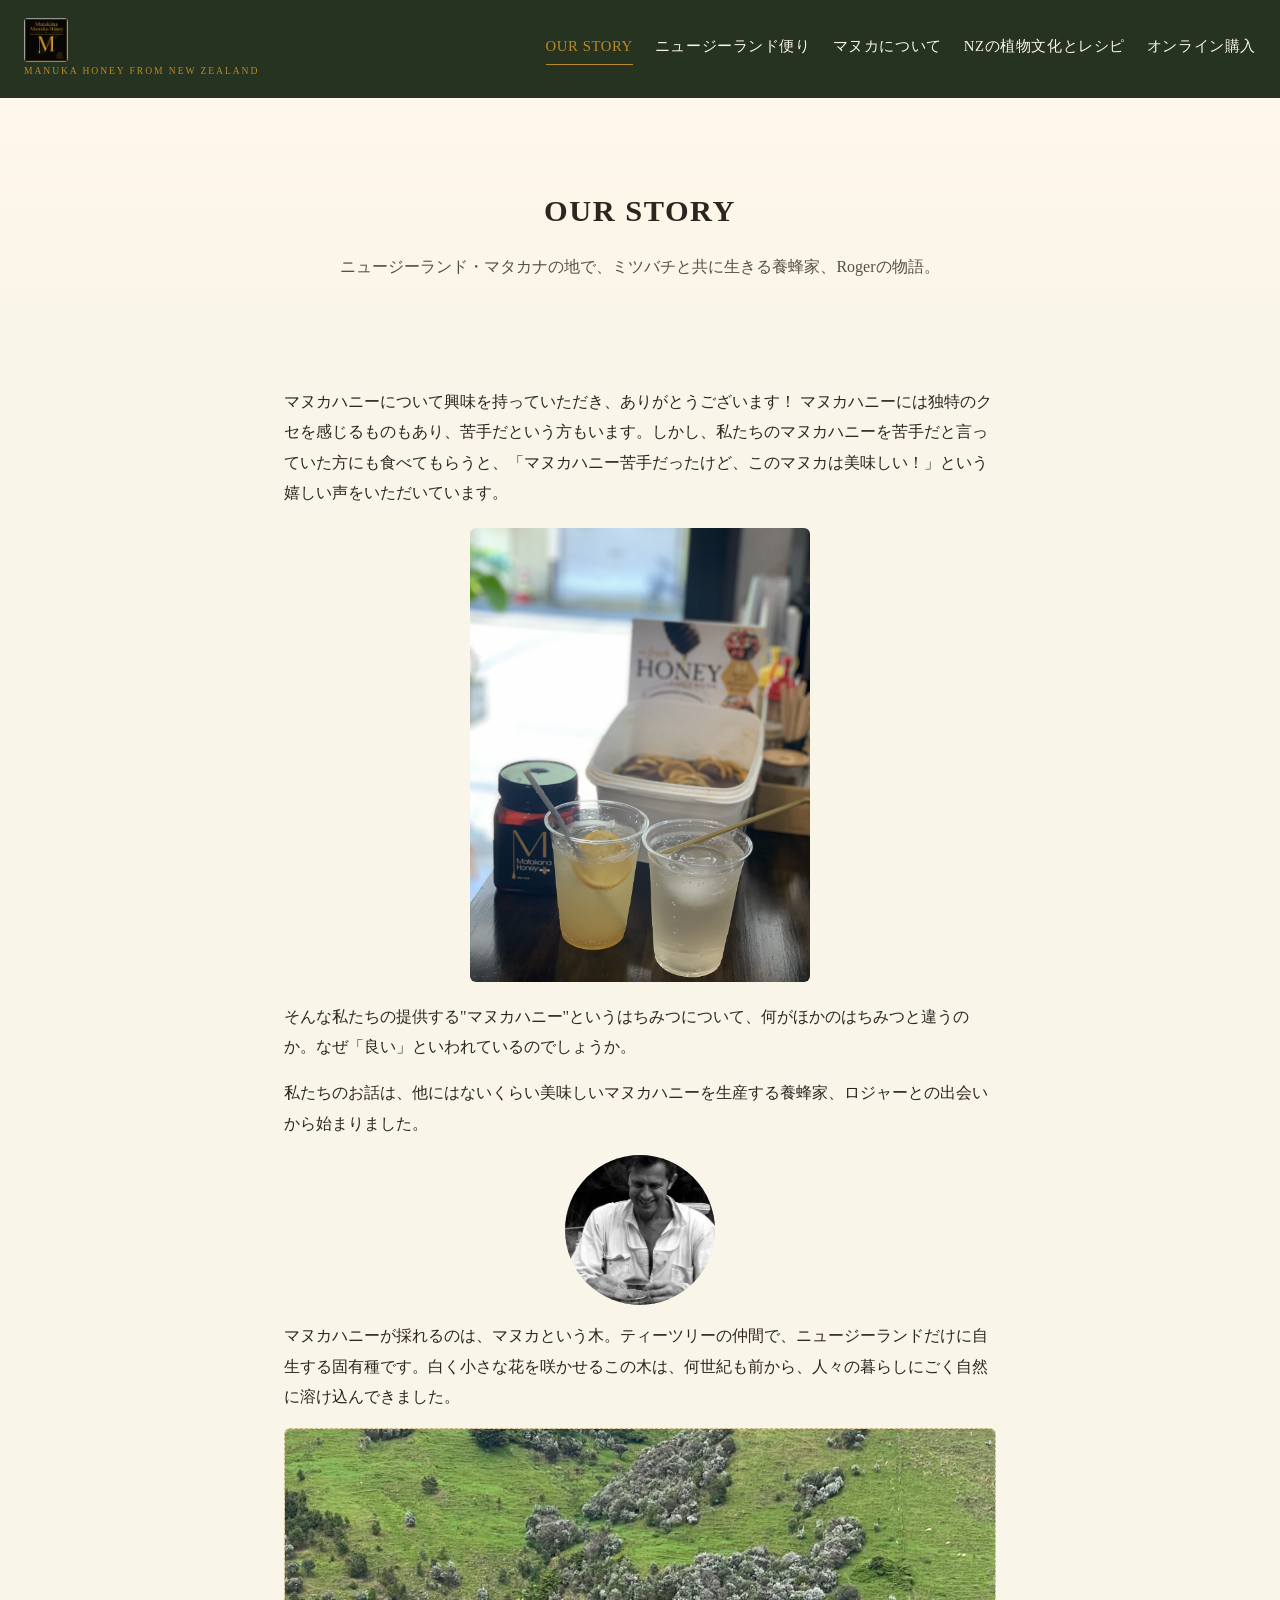
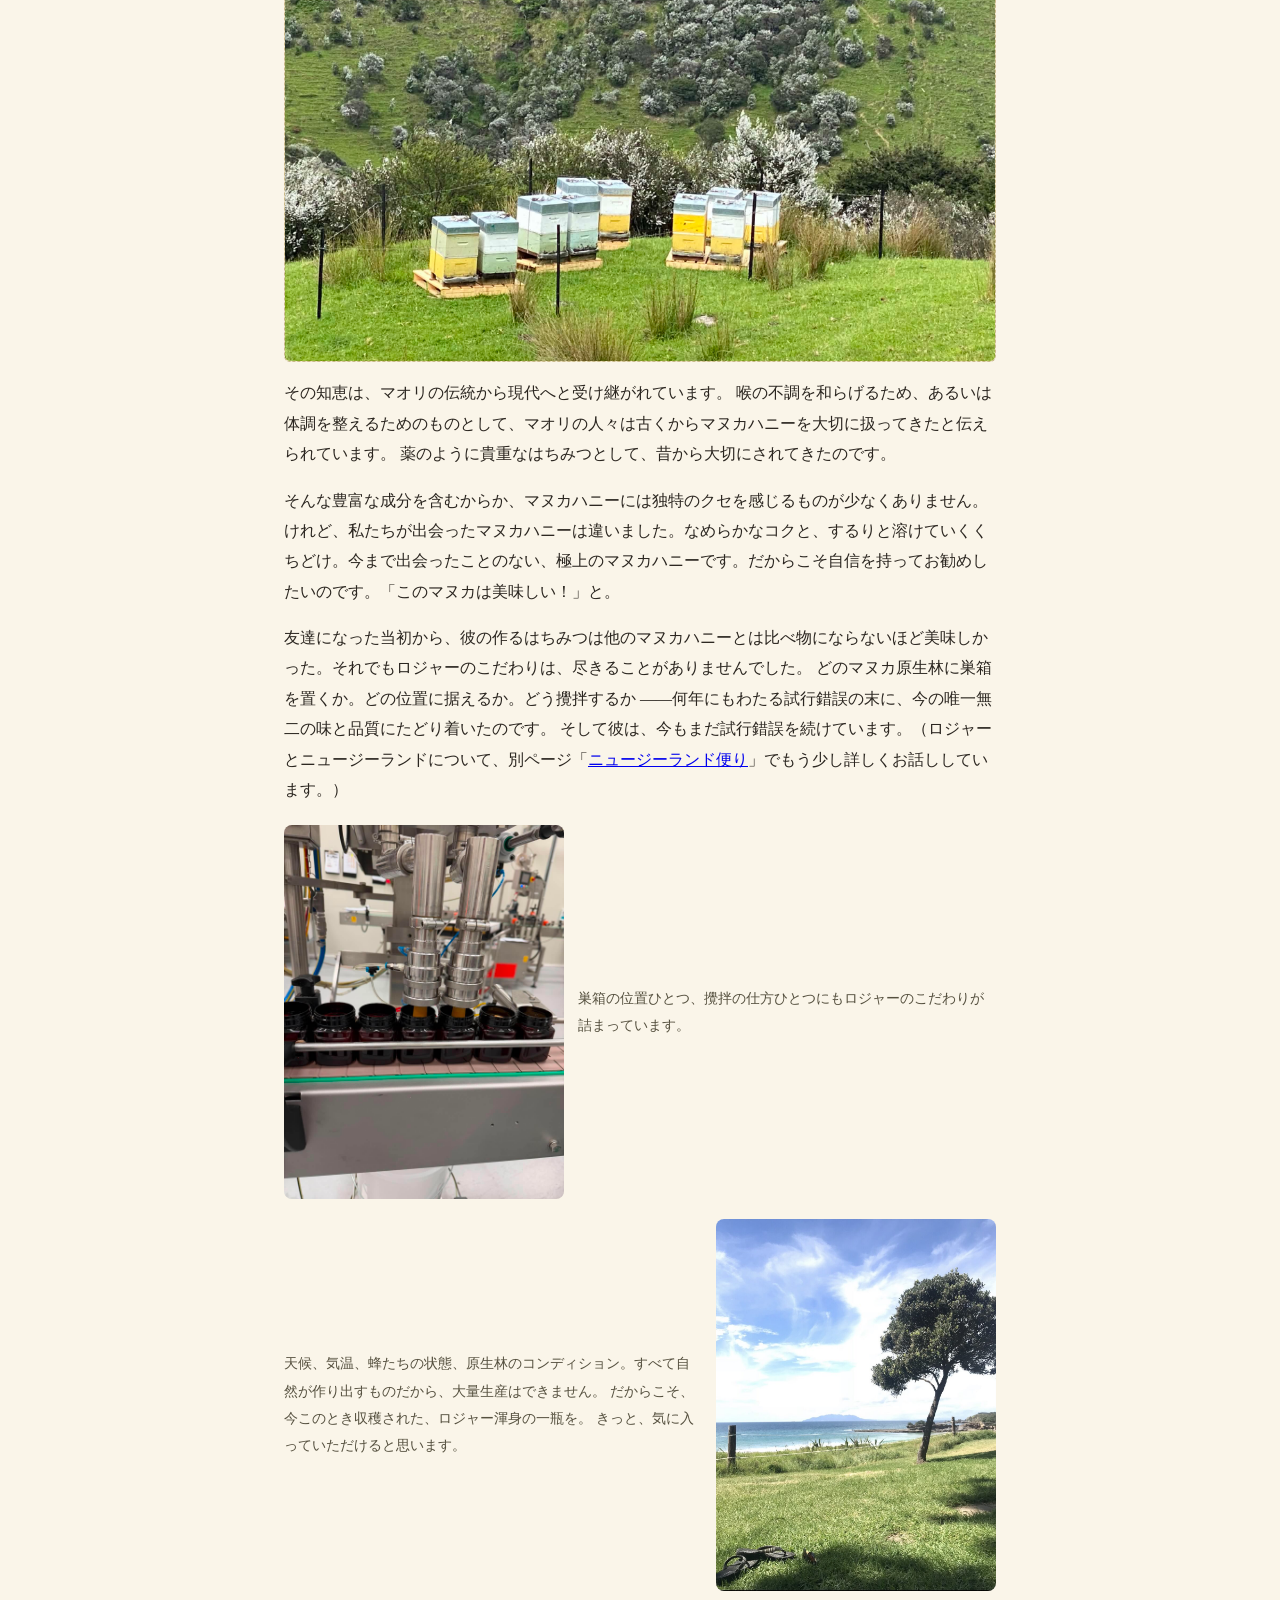
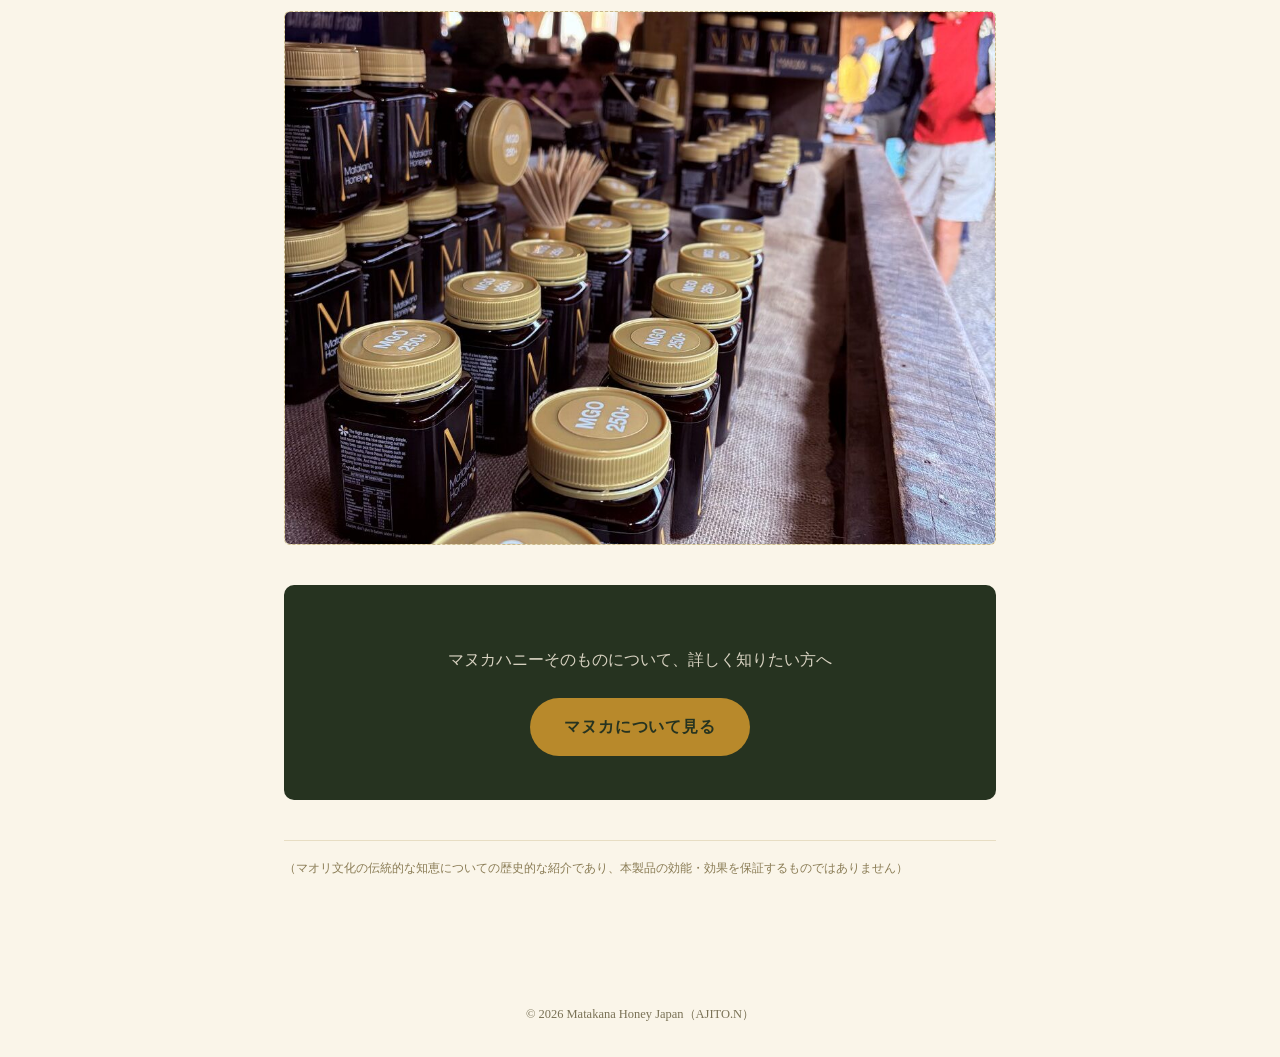
==== commit 72e6c0c0: "index.html: remove leftover 'official site content, used with permission' sentence from disclaimer; " ====
--- a/index.html
+++ b/index.html
@@ -88,7 +88,6 @@
   </div>
 
   <p class="disclaimer">
-    本ページの内容はMatakana Honey公式サイトの記載をもとに、許可を得て掲載しています。<br>
     （マオリ文化の伝統的な知恵についての歴史的な紹介であり、本製品の効能・効果を保証するものではありません）
   </p>
 </main>
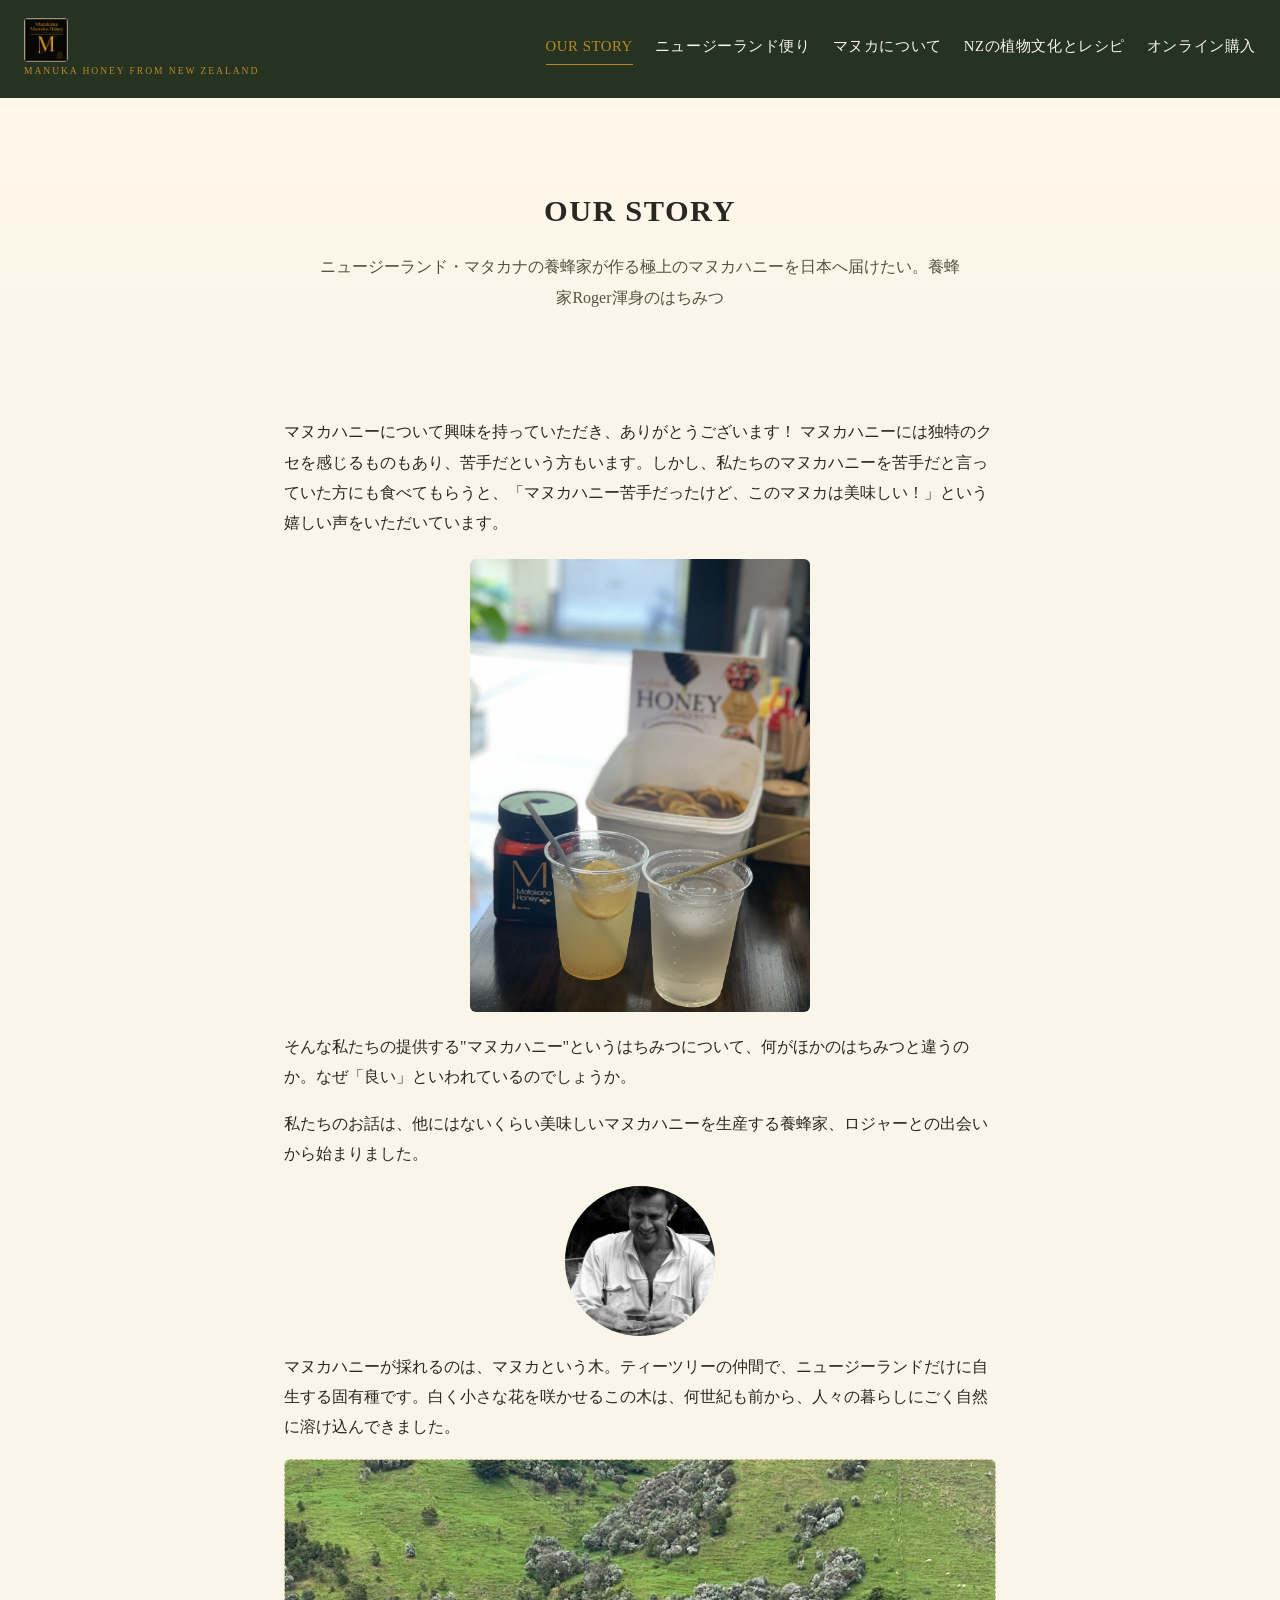
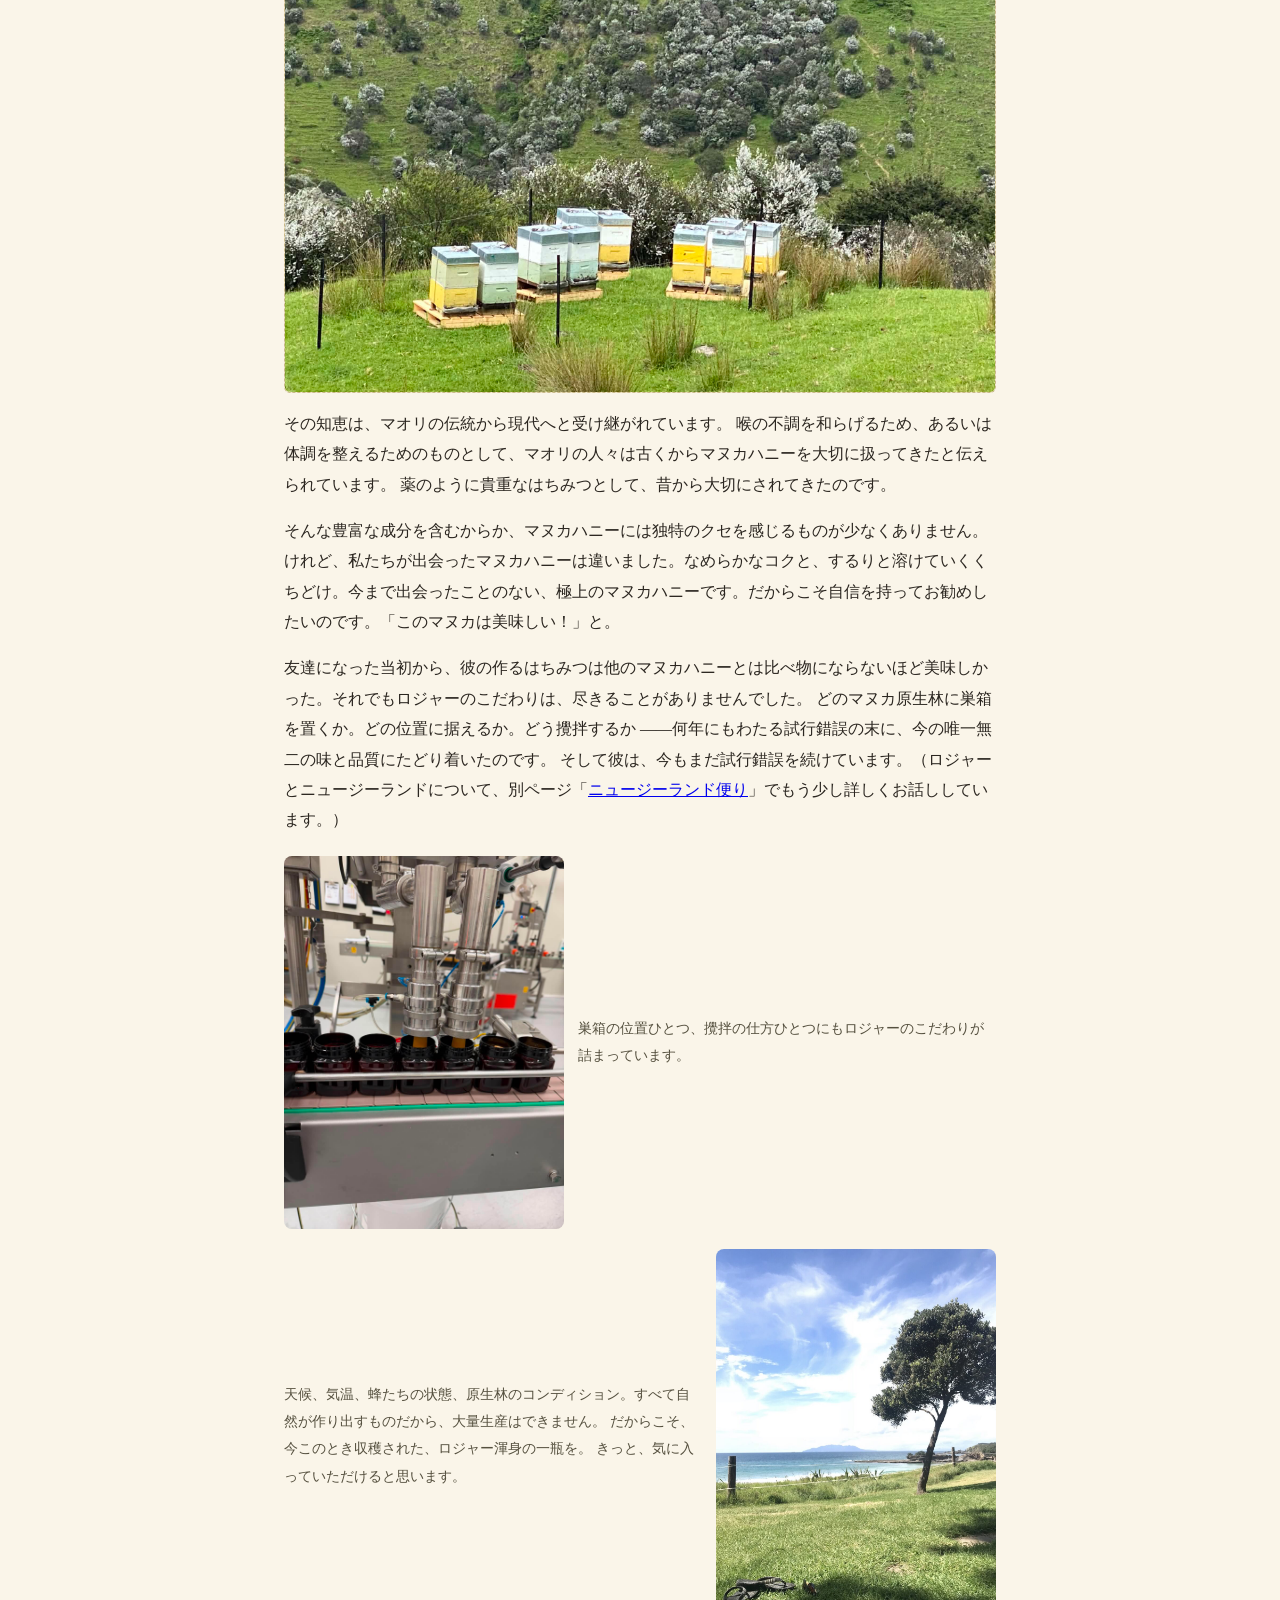
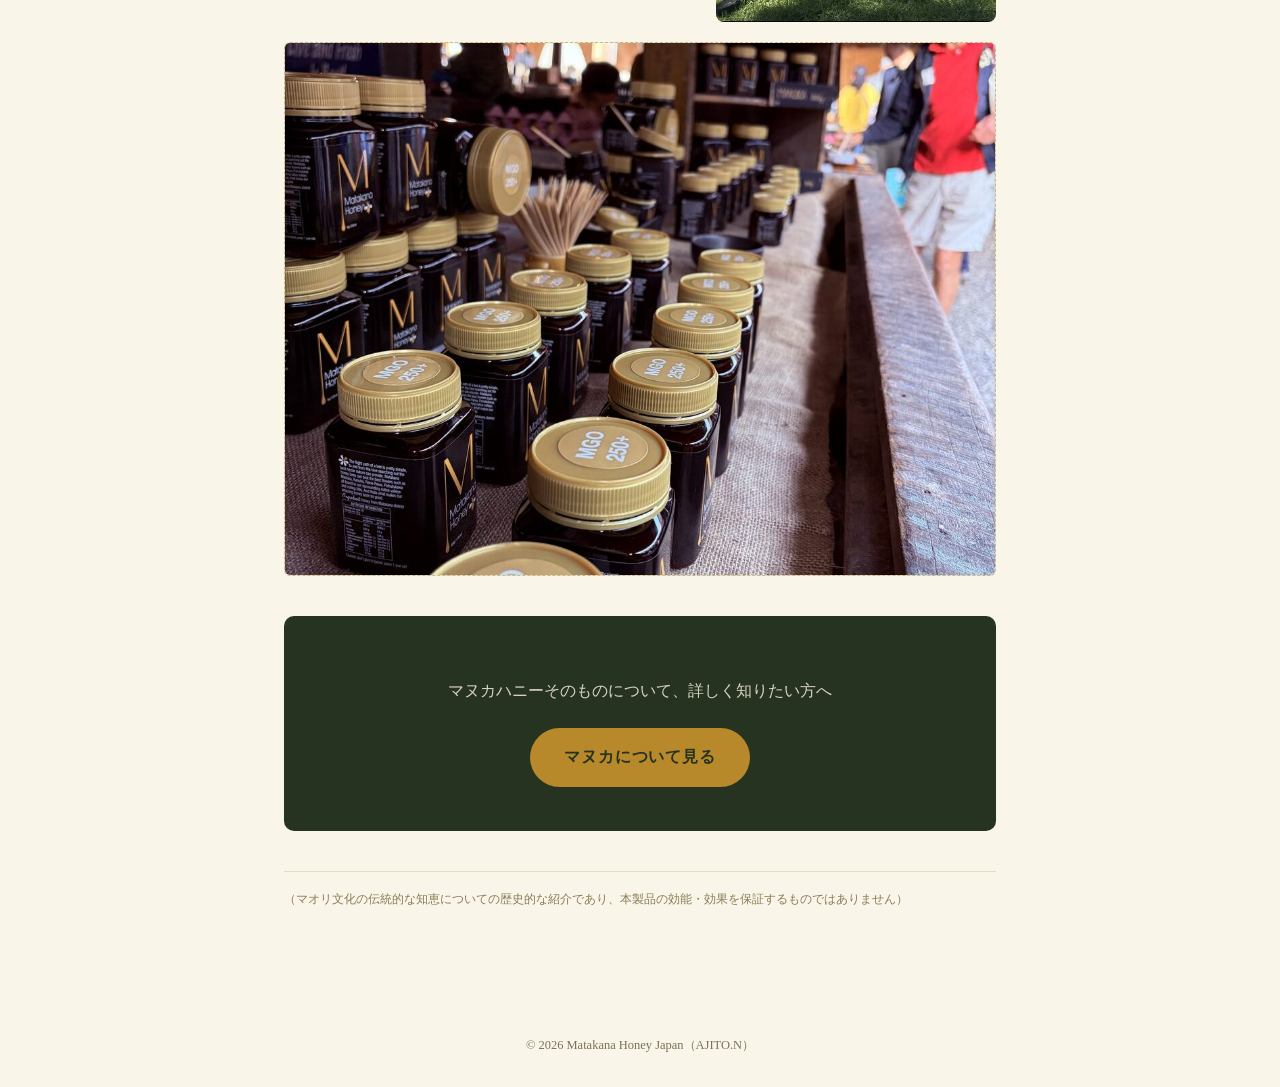
==== commit 49318b8f: "index.html: update hero lead text under title per Soo's revised copy" ====
--- a/index.html
+++ b/index.html
@@ -20,7 +20,7 @@
 
 <div class="hero">
   <h1>OUR STORY</h1>
-  <p class="lead">ニュージーランド・マタカナの地で、ミツバチと共に生きる養蜂家、Rogerの物語。</p>
+  <p class="lead">ニュージーランド・マタカナの養蜂家が作る極上のマヌカハニーを日本へ届けたい。養蜂家Roger渾身のはちみつ</p>
 </div>
 
 <main>
